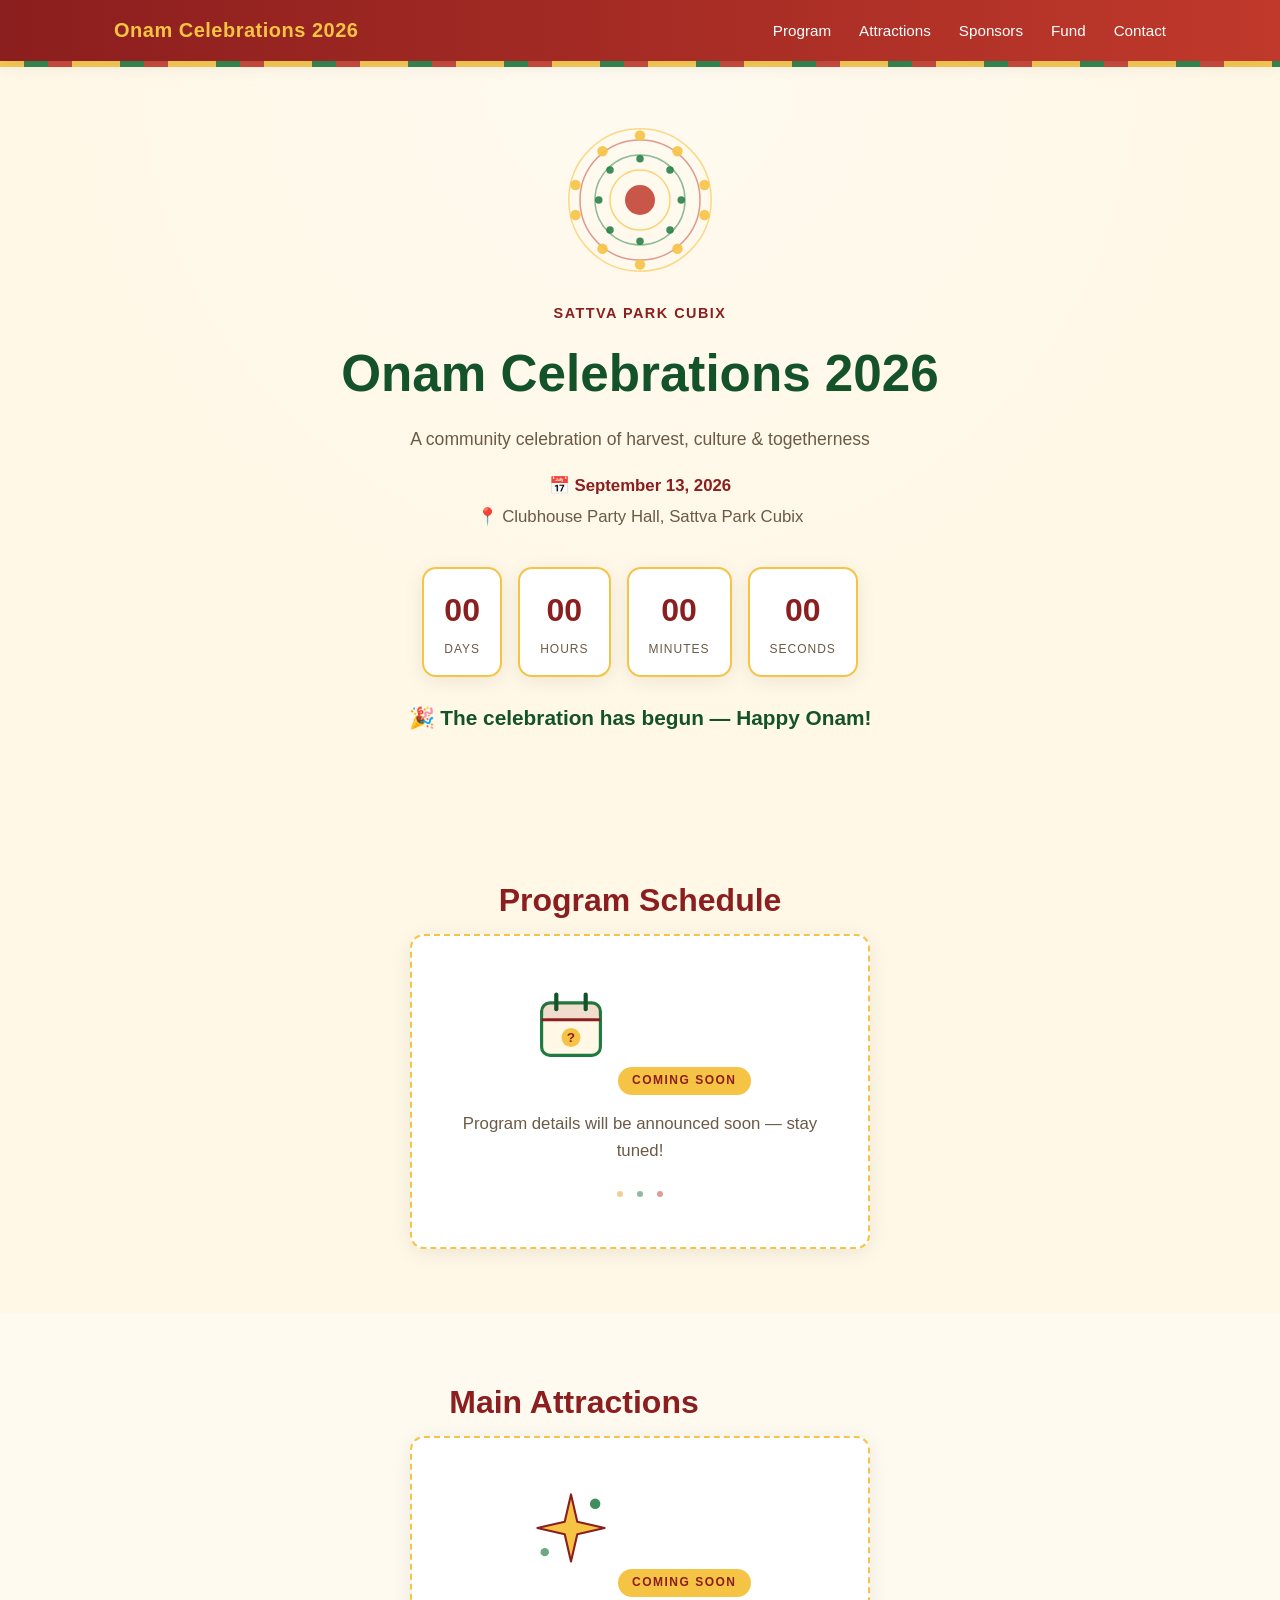
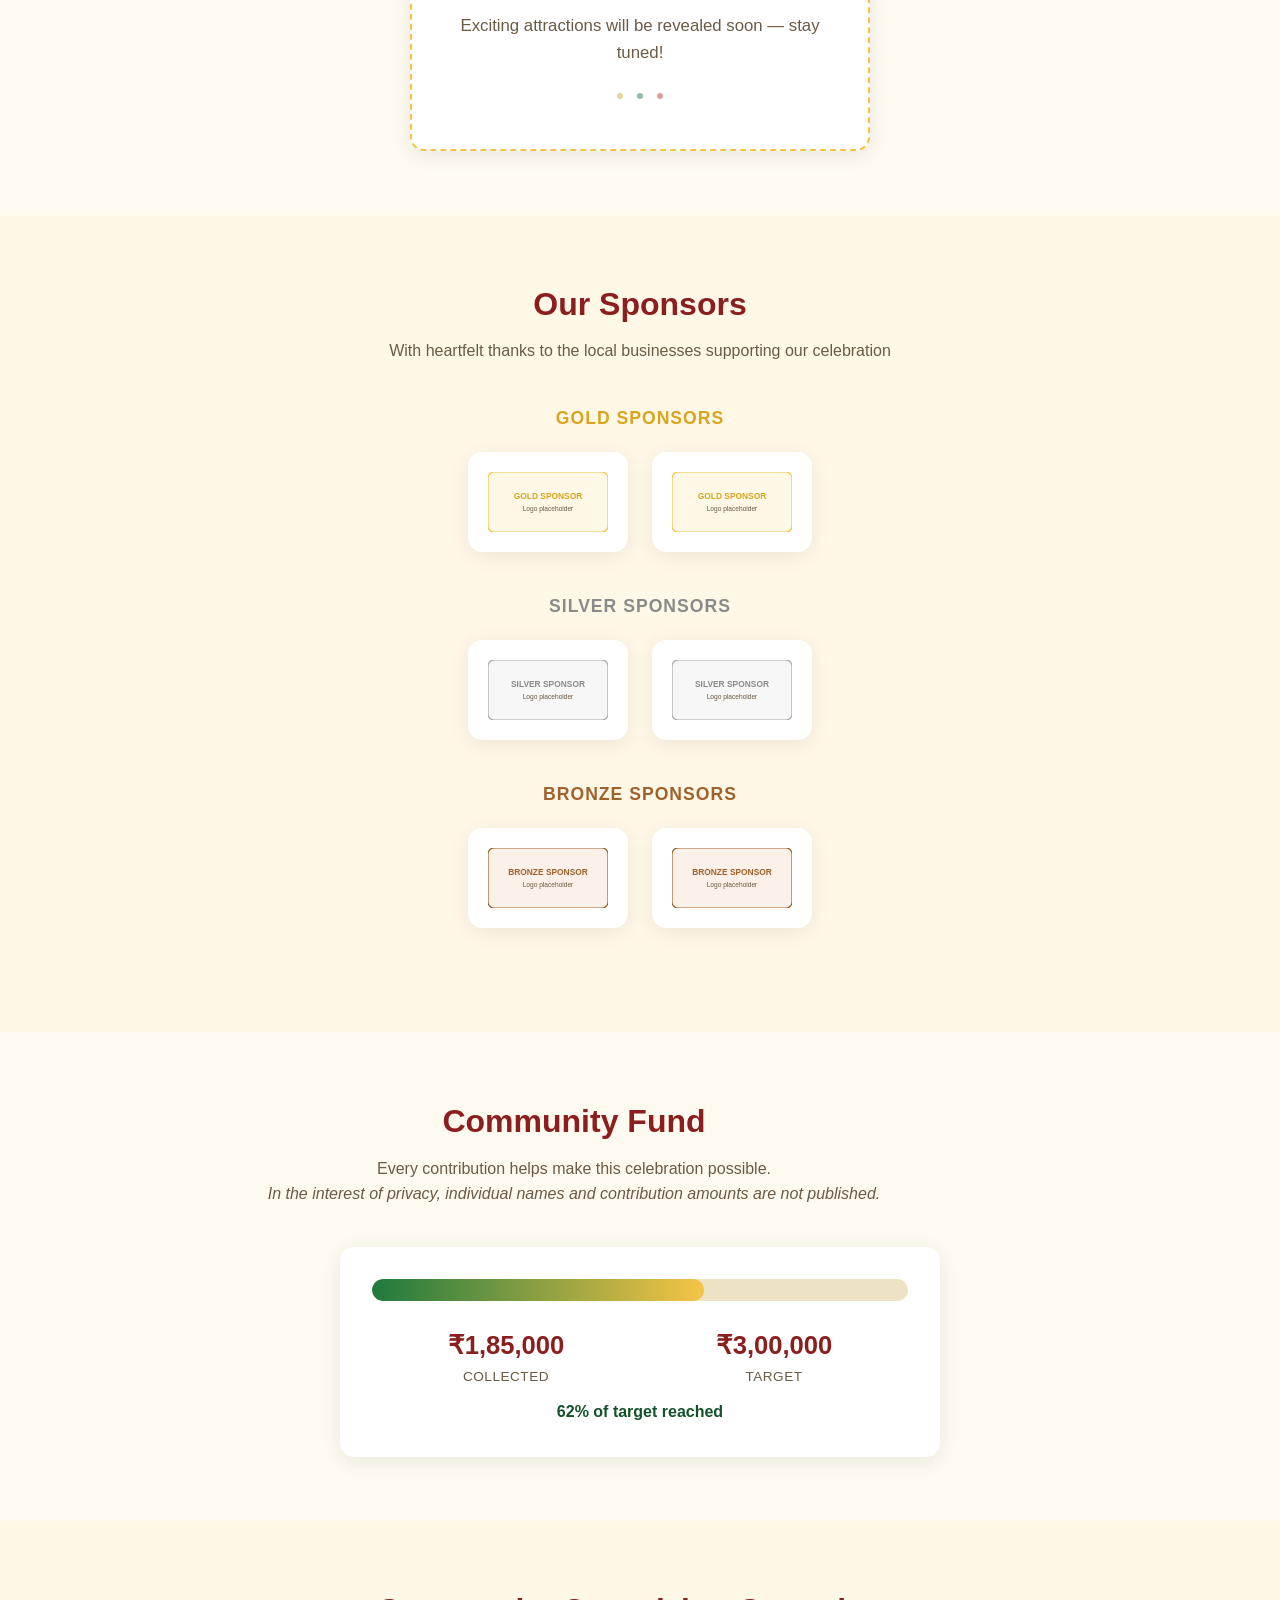
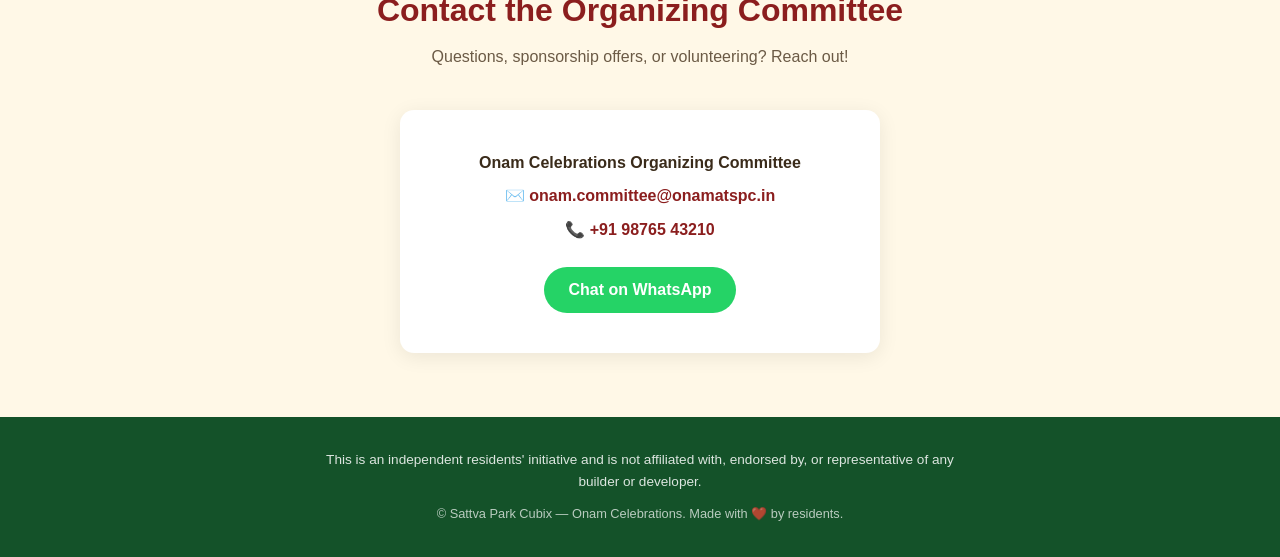
==== index.html @ e4b067ae "Add Coming Soon placeholder state for Program Schedule and Attractions" ====
<!DOCTYPE html>
<html lang="en">
<head>
  <meta charset="UTF-8" />
  <meta name="viewport" content="width=device-width, initial-scale=1.0" />

  <!-- ============================================================
       SEO / META — PLACEHOLDER values, edit to match your community
       ============================================================ -->
  <title>Onam Celebrations 2026 | Sunrise Palm County</title>
  <meta name="description" content="Join Sunrise Palm County's Onam Celebrations 2026 — Pookalam competition, Onasadya feast, cultural programs & games. An independent resident-run community event." />
  <link rel="canonical" href="https://onamatspc.in/" />

  <!-- Open Graph (WhatsApp / Facebook link previews) -->
  <meta property="og:type" content="website" />
  <meta property="og:title" content="Onam Celebrations 2026 | Sunrise Palm County" />
  <meta property="og:description" content="Pookalam competition, Onasadya feast, cultural programs & games — join our community's Onam celebration!" />
  <meta property="og:url" content="https://onamatspc.in/" />
  <meta property="og:image" content="https://onamatspc.in/assets/img/og-banner.png" />
  <meta property="og:site_name" content="Onam at SPC" />

  <!-- Twitter Card -->
  <meta name="twitter:card" content="summary_large_image" />
  <meta name="twitter:title" content="Onam Celebrations 2026 | Sunrise Palm County" />
  <meta name="twitter:description" content="Pookalam competition, Onasadya feast, cultural programs & games — join our community's Onam celebration!" />
  <meta name="twitter:image" content="https://onamatspc.in/assets/img/og-banner.png" />

  <link rel="icon" href="data:,">
  <link rel="stylesheet" href="css/style.css" />
</head>
<body>

  <!-- ============================================================
       NAVIGATION
       ============================================================ -->
  <header class="site-header">
    <nav class="navbar">
      <a href="#hero" class="nav-brand" id="navBrand">Onam 2026</a>
      <button class="nav-toggle" id="navToggle" aria-label="Toggle navigation" aria-expanded="false">
        <span></span><span></span><span></span>
      </button>
      <ul class="nav-links" id="navLinks">
        <li><a href="#schedule">Program</a></li>
        <li><a href="#attractions">Attractions</a></li>
        <li><a href="#sponsors">Sponsors</a></li>
        <li><a href="#fund">Fund</a></li>
        <li><a href="#contact">Contact</a></li>
      </ul>
    </nav>
  </header>

  <main>
    <!-- ============================================================
         1. HERO SECTION
         ============================================================ -->
    <section id="hero" class="hero">
      <div class="pookalam-border" aria-hidden="true"></div>

      <div class="hero-content">
        <!-- Simple SVG pookalam-inspired motif (not a copyrighted image) -->
        <svg class="pookalam-motif" viewBox="0 0 200 200" xmlns="http://www.w3.org/2000/svg" aria-hidden="true">
          <circle cx="100" cy="100" r="95" fill="none" stroke="#f6c445" stroke-width="2" opacity="0.6"/>
          <g id="petals-outer">
            <!-- 12 outer petals -->
          </g>
          <circle cx="100" cy="100" r="80" fill="none" stroke="#c0392b" stroke-width="2" opacity="0.5"/>
          <circle cx="100" cy="100" r="60" fill="none" stroke="#1f7a3f" stroke-width="2" opacity="0.5"/>
          <circle cx="100" cy="100" r="40" fill="none" stroke="#f6c445" stroke-width="2" opacity="0.7"/>
          <circle cx="100" cy="100" r="20" fill="#c0392b" opacity="0.85"/>
          <g fill="#f6c445" opacity="0.9">
            <circle cx="100" cy="14" r="7"/>
            <circle cx="150" cy="35" r="7"/>
            <circle cx="186" cy="80" r="7"/>
            <circle cx="186" cy="120" r="7"/>
            <circle cx="150" cy="165" r="7"/>
            <circle cx="100" cy="186" r="7"/>
            <circle cx="50" cy="165" r="7"/>
            <circle cx="14" cy="120" r="7"/>
            <circle cx="14" cy="80" r="7"/>
            <circle cx="50" cy="35" r="7"/>
          </g>
          <g fill="#1f7a3f" opacity="0.85">
            <circle cx="100" cy="45" r="5"/>
            <circle cx="140" cy="60" r="5"/>
            <circle cx="155" cy="100" r="5"/>
            <circle cx="140" cy="140" r="5"/>
            <circle cx="100" cy="155" r="5"/>
            <circle cx="60" cy="140" r="5"/>
            <circle cx="45" cy="100" r="5"/>
            <circle cx="60" cy="60" r="5"/>
          </g>
        </svg>

        <p class="hero-eyebrow" id="communityNameLabel">Community Name</p>
        <h1 id="eventNameLabel">Onam Celebrations 2026</h1>
        <p class="hero-tagline" id="eventTaglineLabel">A community celebration of harvest, culture &amp; togetherness</p>
        <p class="hero-date" id="eventDateLabel">📅 Date</p>
        <p class="hero-venue" id="eventVenueLabel">📍 Venue</p>

        <div class="countdown" id="countdown" aria-live="polite">
          <div class="countdown-unit">
            <span class="countdown-value" id="cdDays">00</span>
            <span class="countdown-label">Days</span>
          </div>
          <div class="countdown-unit">
            <span class="countdown-value" id="cdHours">00</span>
            <span class="countdown-label">Hours</span>
          </div>
          <div class="countdown-unit">
            <span class="countdown-value" id="cdMinutes">00</span>
            <span class="countdown-label">Minutes</span>
          </div>
          <div class="countdown-unit">
            <span class="countdown-value" id="cdSeconds">00</span>
            <span class="countdown-label">Seconds</span>
          </div>
        </div>
        <p class="countdown-message" id="countdownMessage" hidden></p>
      </div>
    </section>

    <!-- ============================================================
         2. PROGRAM SCHEDULE
         ============================================================ -->
    <section id="schedule" class="section">
      <h2 class="section-title">Program Schedule</h2>
      <p class="section-subtitle" id="scheduleSubtitle">All timings are indicative — PLACEHOLDER content, edit in <code>config.js</code></p>
      <div id="scheduleContainer" class="schedule-container">
        <!-- Populated by js/main.js -->
      </div>
    </section>

    <!-- ============================================================
         3. MAIN ATTRACTIONS
         ============================================================ -->
    <section id="attractions" class="section section-alt">
      <h2 class="section-title">Main Attractions</h2>
      <p class="section-subtitle" id="attractionsSubtitle">Highlights of this year's celebration</p>
      <div id="attractionsContainer" class="attractions-grid">
        <!-- Populated by js/main.js -->
      </div>
    </section>

    <!-- ============================================================
         4. SPONSORS
         ============================================================ -->
    <section id="sponsors" class="section">
      <h2 class="section-title">Our Sponsors</h2>
      <p class="section-subtitle">With heartfelt thanks to the local businesses supporting our celebration</p>
      <div id="sponsorsContainer" class="sponsors-container">
        <!-- Populated by js/main.js -->
      </div>
    </section>

    <!-- ============================================================
         5. FUND COLLECTED
         ============================================================ -->
    <section id="fund" class="section section-alt">
      <h2 class="section-title">Community Fund</h2>
      <p class="section-subtitle">
        Every contribution helps make this celebration possible.<br />
        <em>In the interest of privacy, individual names and contribution amounts are not published.</em>
      </p>
      <div class="fund-card">
        <div class="fund-progress-track">
          <div class="fund-progress-fill" id="fundProgressFill"></div>
        </div>
        <div class="fund-numbers">
          <div>
            <span class="fund-amount" id="fundCollected">₹0</span>
            <span class="fund-label">Collected</span>
          </div>
          <div>
            <span class="fund-amount" id="fundTarget">₹0</span>
            <span class="fund-label">Target</span>
          </div>
        </div>
        <p class="fund-percent" id="fundPercent"></p>
      </div>
    </section>

    <!-- ============================================================
         6. CONTACT
         ============================================================ -->
    <section id="contact" class="section">
      <h2 class="section-title">Contact the Organizing Committee</h2>
      <p class="section-subtitle">Questions, sponsorship offers, or volunteering? Reach out!</p>
      <div class="contact-card">
        <p><strong id="contactCommittee">Organizing Committee</strong></p>
        <p>✉️ <a id="contactEmail" href="#">email@example.com</a></p>
        <p>📞 <a id="contactPhone" href="#">+91 00000 00000</a></p>
        <p><a id="contactWhatsapp" class="whatsapp-btn" href="#" target="_blank" rel="noopener">Chat on WhatsApp</a></p>
      </div>
    </section>
  </main>

  <!-- ============================================================
       FOOTER / DISCLAIMER
       ============================================================ -->
  <footer class="site-footer">
    <p class="disclaimer">
      This is an independent residents' initiative and is not affiliated with,
      endorsed by, or representative of any builder or developer.
    </p>
    <p class="footer-copy">&copy; <span id="footerYear"></span> <span id="footerCommunityName">Community</span> — Onam Celebrations. Made with ❤️ by residents.</p>
  </footer>

  <script src="config.js"></script>
  <script src="js/main.js"></script>
</body>
</html>
---- css/style.css ----
/* ============================================================
   ONAM CELEBRATION SITE — STYLES
   Theme: traditional Kerala palette — gold, green, maroon
   ============================================================ */

:root {
  --color-gold: #f6c445;
  --color-gold-dark: #d9a520;
  --color-green: #1f7a3f;
  --color-green-dark: #145229;
  --color-maroon: #8b1e1e;
  --color-maroon-light: #c0392b;
  --color-cream: #fff8e7;
  --color-text: #3a2b1a;
  --color-text-light: #6b5a45;
  --shadow-soft: 0 4px 20px rgba(0, 0, 0, 0.08);
  --radius: 14px;
  --max-width: 1100px;
}

* { box-sizing: border-box; }

html { scroll-behavior: smooth; }

body {
  margin: 0;
  font-family: 'Segoe UI', 'Trebuchet MS', -apple-system, sans-serif;
  color: var(--color-text);
  background: var(--color-cream);
  line-height: 1.6;
}

a { color: inherit; }

img { max-width: 100%; display: block; }

/* ---------------- NAVIGATION ---------------- */
.site-header {
  position: sticky;
  top: 0;
  z-index: 100;
  background: linear-gradient(90deg, var(--color-maroon), var(--color-maroon-light));
  box-shadow: var(--shadow-soft);
}

.navbar {
  max-width: var(--max-width);
  margin: 0 auto;
  display: flex;
  align-items: center;
  justify-content: space-between;
  padding: 0.9rem 1.5rem;
}

.nav-brand {
  color: var(--color-gold);
  font-weight: 700;
  font-size: 1.25rem;
  text-decoration: none;
  letter-spacing: 0.5px;
}

.nav-links {
  list-style: none;
  display: flex;
  gap: 1.75rem;
  margin: 0;
  padding: 0;
}

.nav-links a {
  color: #fff;
  text-decoration: none;
  font-weight: 500;
  font-size: 0.95rem;
  transition: color 0.2s;
}

.nav-links a:hover { color: var(--color-gold); }

.nav-toggle {
  display: none;
  flex-direction: column;
  gap: 5px;
  background: none;
  border: none;
  cursor: pointer;
  padding: 6px;
}

.nav-toggle span {
  width: 24px;
  height: 2px;
  background: #fff;
  display: block;
}

@media (max-width: 720px) {
  .nav-toggle { display: flex; }
  .nav-links {
    position: absolute;
    top: 100%;
    left: 0;
    right: 0;
    background: var(--color-maroon);
    flex-direction: column;
    gap: 0;
    max-height: 0;
    overflow: hidden;
    transition: max-height 0.3s ease;
  }
  .nav-links.open { max-height: 300px; }
  .nav-links li { border-top: 1px solid rgba(255,255,255,0.15); }
  .nav-links a { display: block; padding: 0.9rem 1.5rem; }
}

/* ---------------- HERO ---------------- */
.hero {
  position: relative;
  background: radial-gradient(circle at top, #fffaf0 0%, var(--color-cream) 60%);
  padding: 4rem 1.5rem 3.5rem;
  text-align: center;
  overflow: hidden;
}

.pookalam-border {
  position: absolute;
  inset: 0;
  pointer-events: none;
  background:
    repeating-linear-gradient(90deg,
      var(--color-gold) 0 24px,
      var(--color-green) 24px 48px,
      var(--color-maroon-light) 48px 72px,
      var(--color-gold) 72px 96px);
  height: 6px;
  top: 0;
  opacity: 0.9;
}

.hero-content {
  max-width: var(--max-width);
  margin: 0 auto;
  position: relative;
  z-index: 1;
}

.pookalam-motif {
  width: 150px;
  height: 150px;
  margin: 0 auto 1.25rem;
  animation: spin-slow 60s linear infinite;
}

@keyframes spin-slow {
  from { transform: rotate(0deg); }
  to { transform: rotate(360deg); }
}

.hero-eyebrow {
  color: var(--color-maroon);
  font-weight: 600;
  text-transform: uppercase;
  letter-spacing: 1.5px;
  font-size: 0.9rem;
  margin: 0 0 0.5rem;
}

.hero h1 {
  font-size: clamp(2rem, 5vw, 3.2rem);
  margin: 0 0 0.6rem;
  color: var(--color-green-dark);
  font-weight: 800;
}

.hero-tagline {
  font-size: 1.1rem;
  color: var(--color-text-light);
  max-width: 560px;
  margin: 0 auto 1.25rem;
}

.hero-date, .hero-venue {
  font-size: 1.05rem;
  font-weight: 600;
  margin: 0.25rem 0;
  color: var(--color-maroon);
}

.hero-venue { color: var(--color-text-light); font-weight: 500; }

/* Countdown */
.countdown {
  display: flex;
  justify-content: center;
  gap: 1rem;
  margin: 2.25rem auto 0;
  flex-wrap: wrap;
}

.countdown-unit {
  background: #fff;
  border: 2px solid var(--color-gold);
  border-radius: var(--radius);
  padding: 1rem 1.25rem;
  min-width: 80px;
  box-shadow: var(--shadow-soft);
}

.countdown-value {
  display: block;
  font-size: 2rem;
  font-weight: 800;
  color: var(--color-maroon);
  font-variant-numeric: tabular-nums;
}

.countdown-label {
  display: block;
  font-size: 0.75rem;
  text-transform: uppercase;
  letter-spacing: 1px;
  color: var(--color-text-light);
  margin-top: 0.25rem;
}

.countdown-message {
  margin-top: 1.5rem;
  font-size: 1.3rem;
  font-weight: 700;
  color: var(--color-green-dark);
}

/* ---------------- GENERIC SECTIONS ---------------- */
.section {
  max-width: var(--max-width);
  margin: 0 auto;
  padding: 4rem 1.5rem;
}

.section-alt {
  max-width: 100%;
  background: #fffaf0;
}

.section-alt > * {
  max-width: var(--max-width);
  margin-left: auto;
  margin-right: auto;
}

.section-title {
  text-align: center;
  font-size: 2rem;
  color: var(--color-maroon);
  margin: 0 0 0.5rem;
  font-weight: 800;
}

.section-subtitle {
  text-align: center;
  color: var(--color-text-light);
  margin: 0 0 2.5rem;
}

.section-subtitle code {
  background: #eee2c4;
  padding: 0.1rem 0.4rem;
  border-radius: 4px;
}

/* ---------------- COMING SOON ---------------- */
.coming-soon {
  max-width: 460px;
  margin: 0 auto;
  text-align: center;
  background: #fff;
  border: 2px dashed var(--color-gold);
  border-radius: var(--radius);
  padding: 3rem 2rem;
  box-shadow: var(--shadow-soft);
}

.coming-soon-icon-svg {
  width: 84px;
  height: 84px;
  margin-bottom: 1rem;
}

.coming-soon-badge {
  display: inline-block;
  background: var(--color-gold);
  color: var(--color-maroon);
  font-weight: 700;
  font-size: 0.75rem;
  text-transform: uppercase;
  letter-spacing: 1.5px;
  padding: 0.3rem 0.9rem;
  border-radius: 999px;
  margin-bottom: 1rem;
}

.coming-soon-message {
  color: var(--color-text-light);
  font-size: 1.05rem;
  margin: 0 0 1.5rem;
}

.coming-soon-dots {
  display: flex;
  justify-content: center;
  gap: 10px;
}

.coming-soon-dots span {
  width: 10px;
  height: 10px;
  border-radius: 50%;
  background: var(--color-maroon-light);
  animation: coming-soon-pulse 1.4s infinite ease-in-out both;
}

.coming-soon-dots span:nth-child(1) {
  animation-delay: -0.32s;
  background: var(--color-gold-dark);
}

.coming-soon-dots span:nth-child(2) {
  animation-delay: -0.16s;
  background: var(--color-green);
}

@keyframes coming-soon-pulse {
  0%, 80%, 100% { transform: scale(0.6); opacity: 0.5; }
  40% { transform: scale(1); opacity: 1; }
}

/* ---------------- SCHEDULE ---------------- */
.schedule-day {
  margin-bottom: 2.5rem;
}

.schedule-day h3 {
  color: var(--color-green-dark);
  border-bottom: 3px solid var(--color-gold);
  display: inline-block;
  padding-bottom: 0.3rem;
  margin-bottom: 1.25rem;
}

.schedule-item {
  display: flex;
  gap: 1.25rem;
  background: #fff;
  border-radius: var(--radius);
  padding: 1rem 1.25rem;
  margin-bottom: 0.85rem;
  box-shadow: var(--shadow-soft);
  border-left: 5px solid var(--color-maroon-light);
}

.schedule-time {
  flex: 0 0 150px;
  font-weight: 700;
  color: var(--color-maroon);
  font-size: 0.9rem;
}

.schedule-details h4 {
  margin: 0 0 0.3rem;
  color: var(--color-text);
}

.schedule-details p {
  margin: 0;
  color: var(--color-text-light);
  font-size: 0.92rem;
}

@media (max-width: 560px) {
  .schedule-item { flex-direction: column; gap: 0.4rem; }
  .schedule-time { flex-basis: auto; }
}

/* ---------------- ATTRACTIONS ---------------- */
.attractions-grid {
  display: grid;
  grid-template-columns: repeat(auto-fit, minmax(240px, 1fr));
  gap: 1.5rem;
}

.attraction-card {
  background: #fff;
  border-radius: var(--radius);
  padding: 1.75rem 1.5rem;
  text-align: center;
  box-shadow: var(--shadow-soft);
  border-top: 4px solid var(--color-gold);
  transition: transform 0.2s;
}

.attraction-card:hover { transform: translateY(-4px); }

.attraction-icon {
  font-size: 2.5rem;
  margin-bottom: 0.75rem;
}

.attraction-card h3 {
  color: var(--color-green-dark);
  margin: 0 0 0.5rem;
  font-size: 1.15rem;
}

.attraction-card p {
  color: var(--color-text-light);
  font-size: 0.92rem;
  margin: 0;
}

/* ---------------- SPONSORS ---------------- */
.sponsor-tier {
  margin-bottom: 2.5rem;
}

.sponsor-tier h3 {
  text-align: center;
  color: var(--color-maroon);
  text-transform: uppercase;
  letter-spacing: 1px;
  font-size: 1.1rem;
  margin-bottom: 1.25rem;
}

.sponsor-tier.gold h3 { color: var(--color-gold-dark); }
.sponsor-tier.silver h3 { color: #8a8a8a; }
.sponsor-tier.bronze h3 { color: #a0622d; }

.sponsor-logos {
  display: flex;
  flex-wrap: wrap;
  justify-content: center;
  gap: 1.5rem;
}

.sponsor-logo-card {
  background: #fff;
  border-radius: var(--radius);
  padding: 1.25rem;
  box-shadow: var(--shadow-soft);
  display: flex;
  align-items: center;
  justify-content: center;
  width: 160px;
  height: 100px;
  text-decoration: none;
}

.sponsor-logo-card img {
  max-width: 100%;
  max-height: 60px;
  object-fit: contain;
}

.sponsors-empty {
  text-align: center;
  color: var(--color-text-light);
}

/* ---------------- FUND ---------------- */
.fund-card {
  max-width: 600px;
  margin: 0 auto;
  background: #fff;
  border-radius: var(--radius);
  padding: 2rem;
  box-shadow: var(--shadow-soft);
  text-align: center;
}

.fund-progress-track {
  background: #eee2c4;
  border-radius: 999px;
  height: 22px;
  overflow: hidden;
  margin-bottom: 1.5rem;
}

.fund-progress-fill {
  height: 100%;
  width: 0%;
  background: linear-gradient(90deg, var(--color-green), var(--color-gold));
  border-radius: 999px;
  transition: width 1s ease-out;
}

.fund-numbers {
  display: flex;
  justify-content: space-around;
  margin-bottom: 0.75rem;
}

.fund-amount {
  display: block;
  font-size: 1.6rem;
  font-weight: 800;
  color: var(--color-maroon);
}

.fund-label {
  display: block;
  font-size: 0.85rem;
  color: var(--color-text-light);
  text-transform: uppercase;
  letter-spacing: 0.5px;
}

.fund-percent {
  color: var(--color-green-dark);
  font-weight: 600;
  margin: 0;
}

/* ---------------- CONTACT ---------------- */
.contact-card {
  max-width: 480px;
  margin: 0 auto;
  background: #fff;
  border-radius: var(--radius);
  padding: 2rem;
  box-shadow: var(--shadow-soft);
  text-align: center;
}

.contact-card p { margin: 0.5rem 0; }

.contact-card a { text-decoration: none; color: var(--color-maroon); font-weight: 600; }

.whatsapp-btn {
  display: inline-block;
  margin-top: 1rem;
  background: #25d366;
  color: #fff !important;
  padding: 0.65rem 1.5rem;
  border-radius: 999px;
  font-weight: 700;
}

/* ---------------- FOOTER ---------------- */
.site-footer {
  background: var(--color-green-dark);
  color: #fff;
  text-align: center;
  padding: 2rem 1.5rem;
}

.disclaimer {
  max-width: 640px;
  margin: 0 auto 0.75rem;
  font-size: 0.85rem;
  opacity: 0.85;
}

.footer-copy {
  font-size: 0.8rem;
  opacity: 0.7;
  margin: 0;
}
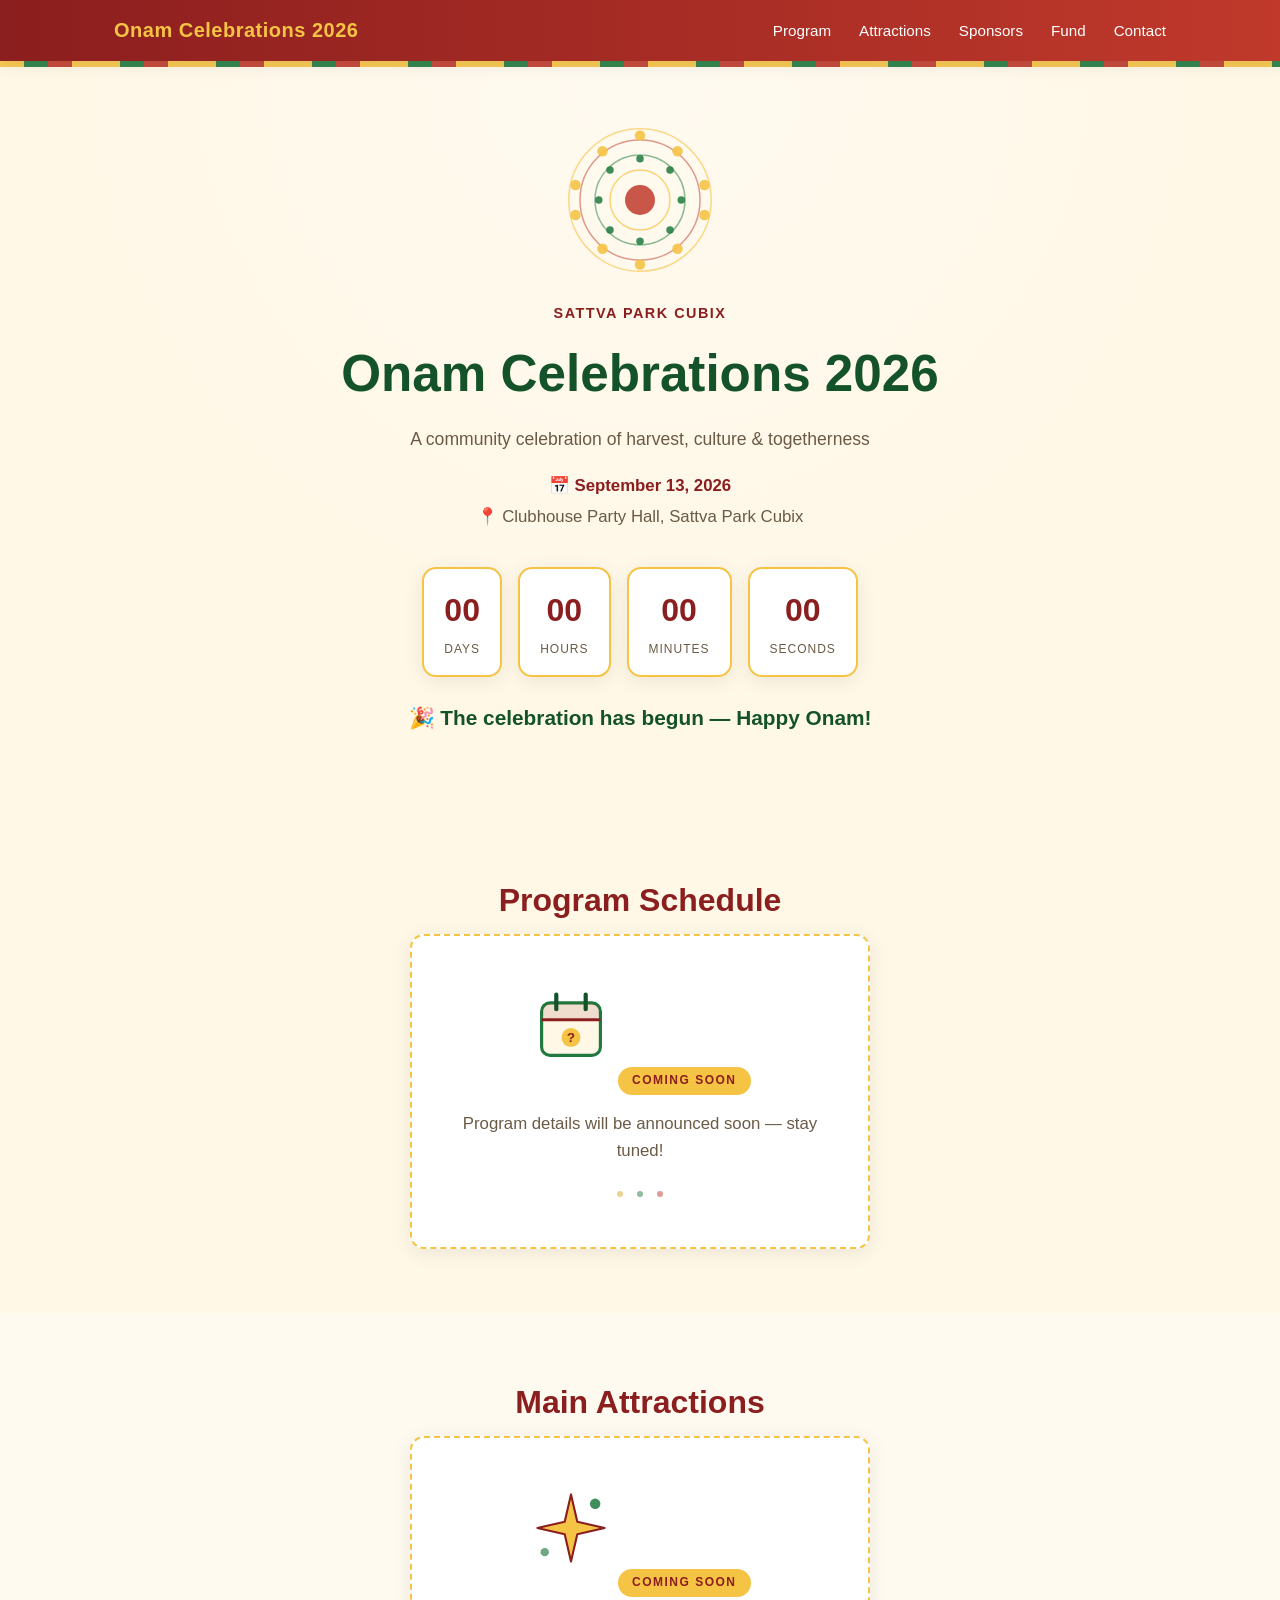
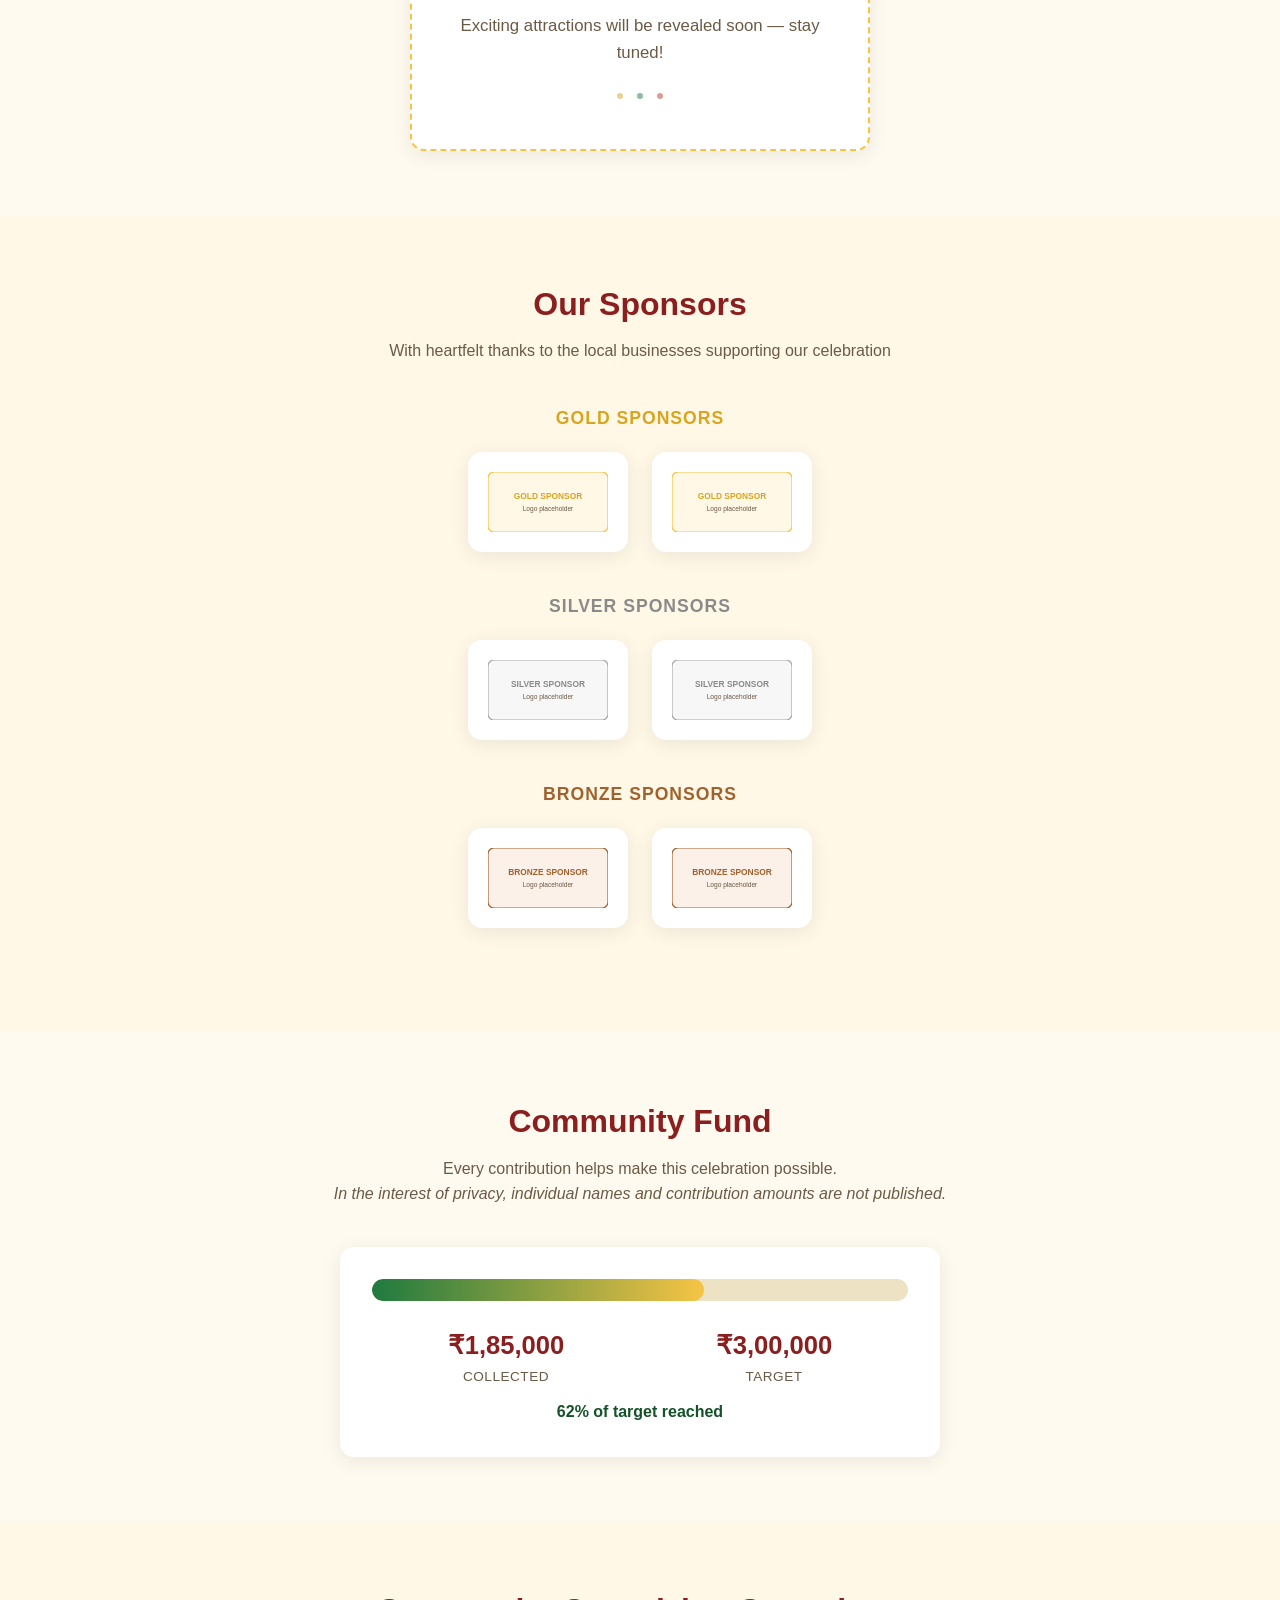
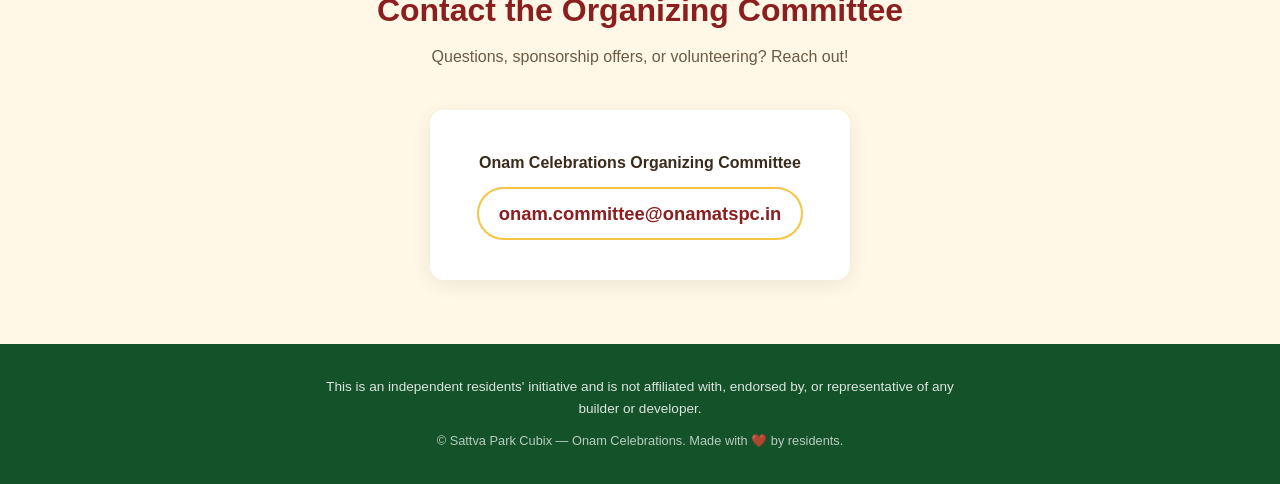
==== commit 75db3657: "Remove phone/WhatsApp from contact, fix section heading alignment" ====
--- a/index.html
+++ b/index.html
@@ -186,10 +186,8 @@
       <h2 class="section-title">Contact the Organizing Committee</h2>
       <p class="section-subtitle">Questions, sponsorship offers, or volunteering? Reach out!</p>
       <div class="contact-card">
-        <p><strong id="contactCommittee">Organizing Committee</strong></p>
-        <p>✉️ <a id="contactEmail" href="#">email@example.com</a></p>
-        <p>📞 <a id="contactPhone" href="#">+91 00000 00000</a></p>
-        <p><a id="contactWhatsapp" class="whatsapp-btn" href="#" target="_blank" rel="noopener">Chat on WhatsApp</a></p>
+        <p class="contact-committee" id="contactCommittee">Organizing Committee</p>
+        <a class="contact-email" id="contactEmail" href="#">email@example.com</a>
       </div>
     </section>
   </main>
--- a/css/style.css
+++ b/css/style.css
@@ -253,14 +253,16 @@
   text-align: center;
   font-size: 2rem;
   color: var(--color-maroon);
-  margin: 0 0 0.5rem;
+  margin: 0 auto 0.5rem;
+  max-width: var(--max-width);
   font-weight: 800;
 }
 
 .section-subtitle {
   text-align: center;
   color: var(--color-text-light);
-  margin: 0 0 2.5rem;
+  margin: 0 auto 2.5rem;
+  max-width: var(--max-width);
 }
 
 .section-subtitle code {
@@ -523,28 +525,36 @@
 
 /* ---------------- CONTACT ---------------- */
 .contact-card {
-  max-width: 480px;
+  max-width: 420px;
   margin: 0 auto;
   background: #fff;
   border-radius: var(--radius);
-  padding: 2rem;
-  box-shadow: var(--shadow-soft);
-  text-align: center;
-}
-
-.contact-card p { margin: 0.5rem 0; }
-
-.contact-card a { text-decoration: none; color: var(--color-maroon); font-weight: 600; }
-
-.whatsapp-btn {
+  padding: 2.5rem 2rem;
+  box-shadow: var(--shadow-soft);
+  text-align: center;
+}
+
+.contact-committee {
+  margin: 0 0 0.75rem;
+  font-weight: 700;
+  color: var(--color-text);
+}
+
+.contact-email {
   display: inline-block;
-  margin-top: 1rem;
-  background: #25d366;
-  color: #fff !important;
-  padding: 0.65rem 1.5rem;
+  max-width: 100%;
+  text-decoration: none;
+  color: var(--color-maroon);
+  font-weight: 700;
+  font-size: 1.15rem;
+  padding: 0.6rem 1.25rem;
+  border: 2px solid var(--color-gold);
   border-radius: 999px;
-  font-weight: 700;
-}
+  overflow-wrap: break-word;
+  transition: background 0.2s;
+}
+
+.contact-email:hover { background: var(--color-cream); }
 
 /* ---------------- FOOTER ---------------- */
 .site-footer {
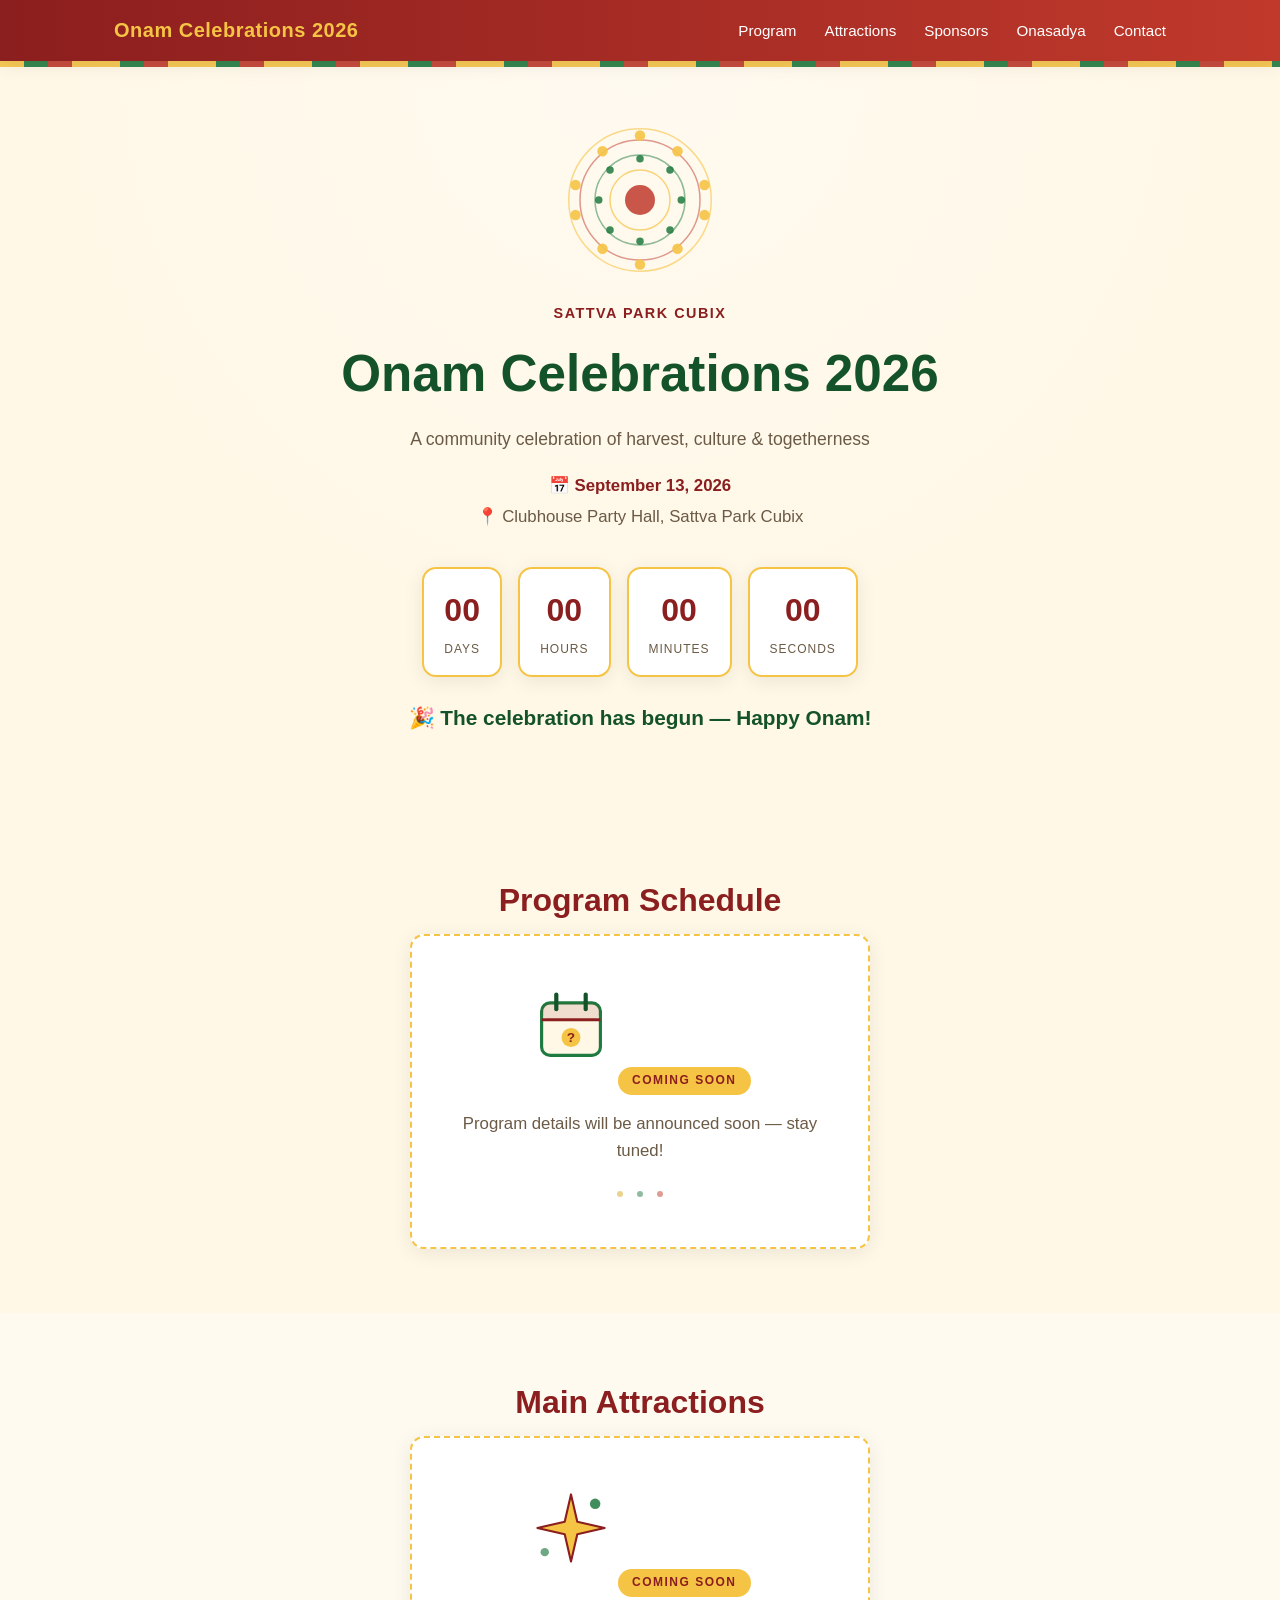
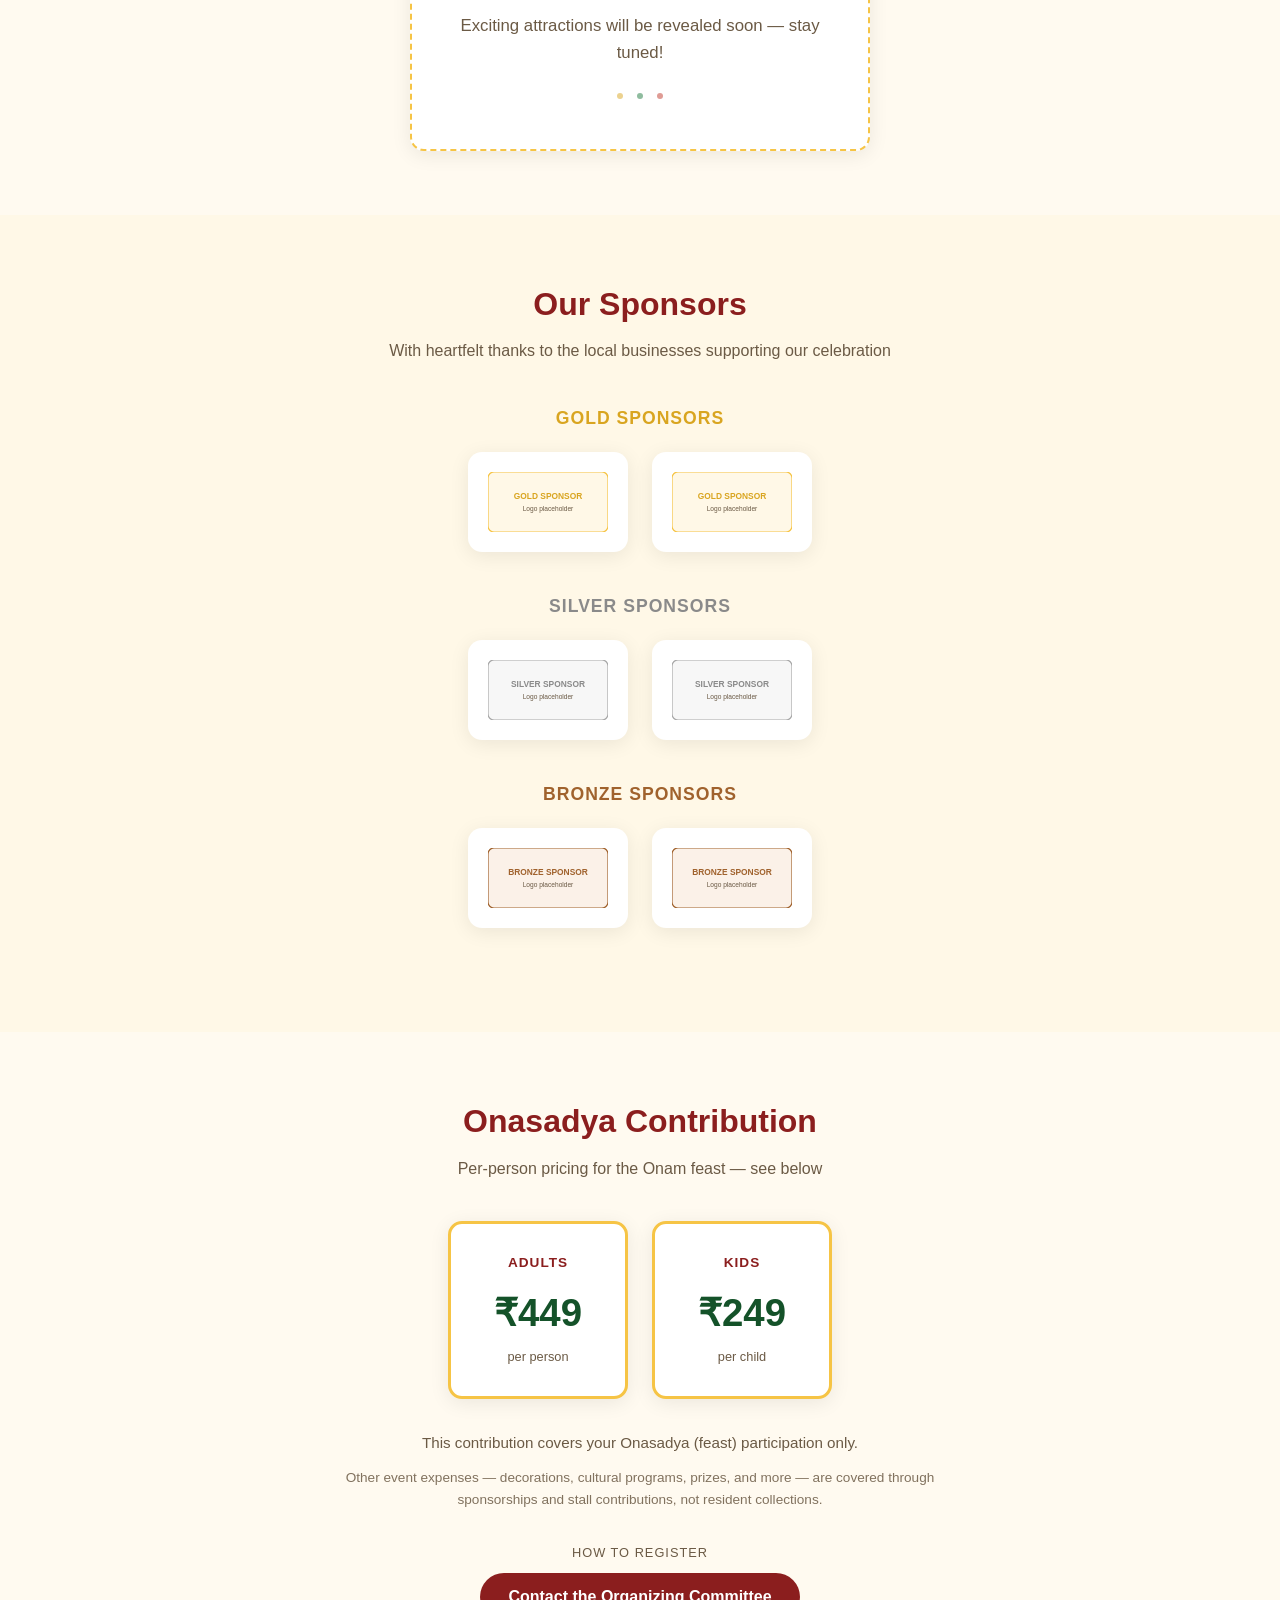
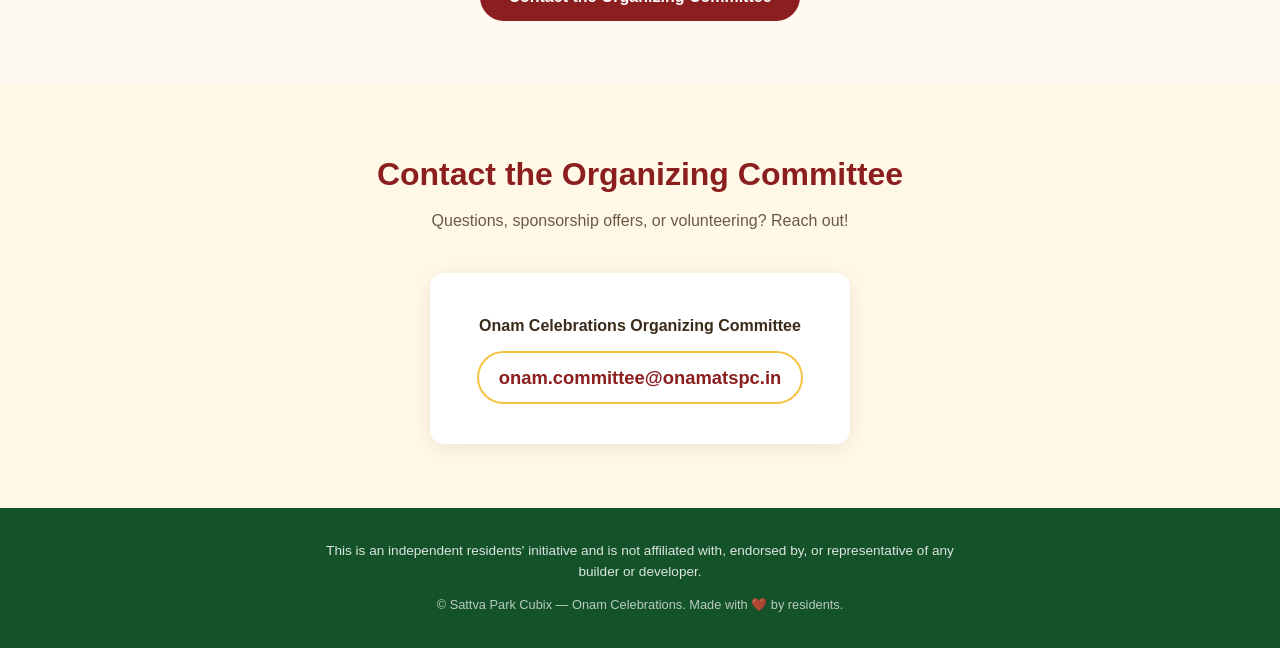
==== commit 0657a431: "Replace fund-tracking section with Onasadya per-person pricing" ====
--- a/index.html
+++ b/index.html
@@ -43,7 +43,7 @@
         <li><a href="#schedule">Program</a></li>
         <li><a href="#attractions">Attractions</a></li>
         <li><a href="#sponsors">Sponsors</a></li>
-        <li><a href="#fund">Fund</a></li>
+        <li><a href="#onasadya">Onasadya</a></li>
         <li><a href="#contact">Contact</a></li>
       </ul>
     </nav>
@@ -153,29 +153,31 @@
     </section>
 
     <!-- ============================================================
-         5. FUND COLLECTED
-         ============================================================ -->
-    <section id="fund" class="section section-alt">
-      <h2 class="section-title">Community Fund</h2>
-      <p class="section-subtitle">
-        Every contribution helps make this celebration possible.<br />
-        <em>In the interest of privacy, individual names and contribution amounts are not published.</em>
-      </p>
-      <div class="fund-card">
-        <div class="fund-progress-track">
-          <div class="fund-progress-fill" id="fundProgressFill"></div>
+         5. ONASADYA CONTRIBUTION
+         ============================================================ -->
+    <section id="onasadya" class="section section-alt">
+      <h2 class="section-title">Onasadya Contribution</h2>
+      <p class="section-subtitle">Per-person pricing for the Onam feast — see below</p>
+
+      <div class="pricing-grid">
+        <div class="pricing-card">
+          <span class="pricing-label">Adults</span>
+          <span class="pricing-amount" id="priceAdult">₹0</span>
+          <span class="pricing-sub">per person</span>
         </div>
-        <div class="fund-numbers">
-          <div>
-            <span class="fund-amount" id="fundCollected">₹0</span>
-            <span class="fund-label">Collected</span>
-          </div>
-          <div>
-            <span class="fund-amount" id="fundTarget">₹0</span>
-            <span class="fund-label">Target</span>
-          </div>
+        <div class="pricing-card">
+          <span class="pricing-label">Kids</span>
+          <span class="pricing-amount" id="priceKid">₹0</span>
+          <span class="pricing-sub">per child</span>
         </div>
-        <p class="fund-percent" id="fundPercent"></p>
+      </div>
+
+      <p class="onasadya-note" id="onasadyaNote"></p>
+      <p class="onasadya-transparency" id="onasadyaTransparency"></p>
+
+      <div class="onasadya-register">
+        <p class="onasadya-register-label" id="onasadyaRegisterLabel"><!-- PLACEHOLDER: finalize once registration process is decided --></p>
+        <a href="#" class="register-btn" id="onasadyaRegisterBtn">Register</a>
       </div>
     </section>
 
--- a/css/style.css
+++ b/css/style.css
@@ -469,59 +469,89 @@
   color: var(--color-text-light);
 }
 
-/* ---------------- FUND ---------------- */
-.fund-card {
+/* ---------------- ONASADYA CONTRIBUTION ---------------- */
+.pricing-grid {
+  display: flex;
+  flex-wrap: wrap;
+  justify-content: center;
+  gap: 1.5rem;
+  margin-bottom: 2rem;
+}
+
+.pricing-card {
+  background: #fff;
+  border: 3px solid var(--color-gold);
+  border-radius: var(--radius);
+  padding: 1.75rem 2.5rem;
+  min-width: 180px;
+  text-align: center;
+  box-shadow: var(--shadow-soft);
+}
+
+.pricing-label {
+  display: block;
+  font-weight: 700;
+  text-transform: uppercase;
+  letter-spacing: 1px;
+  font-size: 0.85rem;
+  color: var(--color-maroon);
+  margin-bottom: 0.5rem;
+}
+
+.pricing-amount {
+  display: block;
+  font-size: 2.4rem;
+  font-weight: 800;
+  color: var(--color-green-dark);
+  font-variant-numeric: tabular-nums;
+}
+
+.pricing-sub {
+  display: block;
+  font-size: 0.8rem;
+  color: var(--color-text-light);
+  margin-top: 0.25rem;
+}
+
+.onasadya-note,
+.onasadya-transparency {
   max-width: 600px;
-  margin: 0 auto;
-  background: #fff;
-  border-radius: var(--radius);
-  padding: 2rem;
-  box-shadow: var(--shadow-soft);
-  text-align: center;
-}
-
-.fund-progress-track {
-  background: #eee2c4;
+  margin: 0 auto 0.75rem;
+  text-align: center;
+  color: var(--color-text-light);
+  font-size: 0.95rem;
+}
+
+.onasadya-transparency {
+  font-size: 0.85rem;
+  opacity: 0.85;
+}
+
+.onasadya-register {
+  text-align: center;
+  margin-top: 2rem;
+}
+
+.onasadya-register-label {
+  font-size: 0.8rem;
+  text-transform: uppercase;
+  letter-spacing: 1px;
+  color: var(--color-text-light);
+  margin: 0 0 0.6rem;
+}
+
+.register-btn {
+  display: inline-block;
+  background: var(--color-maroon);
+  color: #fff;
+  text-decoration: none;
+  font-weight: 700;
+  padding: 0.7rem 1.75rem;
   border-radius: 999px;
-  height: 22px;
-  overflow: hidden;
-  margin-bottom: 1.5rem;
-}
-
-.fund-progress-fill {
-  height: 100%;
-  width: 0%;
-  background: linear-gradient(90deg, var(--color-green), var(--color-gold));
-  border-radius: 999px;
-  transition: width 1s ease-out;
-}
-
-.fund-numbers {
-  display: flex;
-  justify-content: space-around;
-  margin-bottom: 0.75rem;
-}
-
-.fund-amount {
-  display: block;
-  font-size: 1.6rem;
-  font-weight: 800;
-  color: var(--color-maroon);
-}
-
-.fund-label {
-  display: block;
-  font-size: 0.85rem;
-  color: var(--color-text-light);
-  text-transform: uppercase;
-  letter-spacing: 0.5px;
-}
-
-.fund-percent {
-  color: var(--color-green-dark);
-  font-weight: 600;
-  margin: 0;
-}
+  transition: background 0.2s;
+}
+
+.register-btn:hover { background: var(--color-maroon-light); }
 
 /* ---------------- CONTACT ---------------- */
 .contact-card {
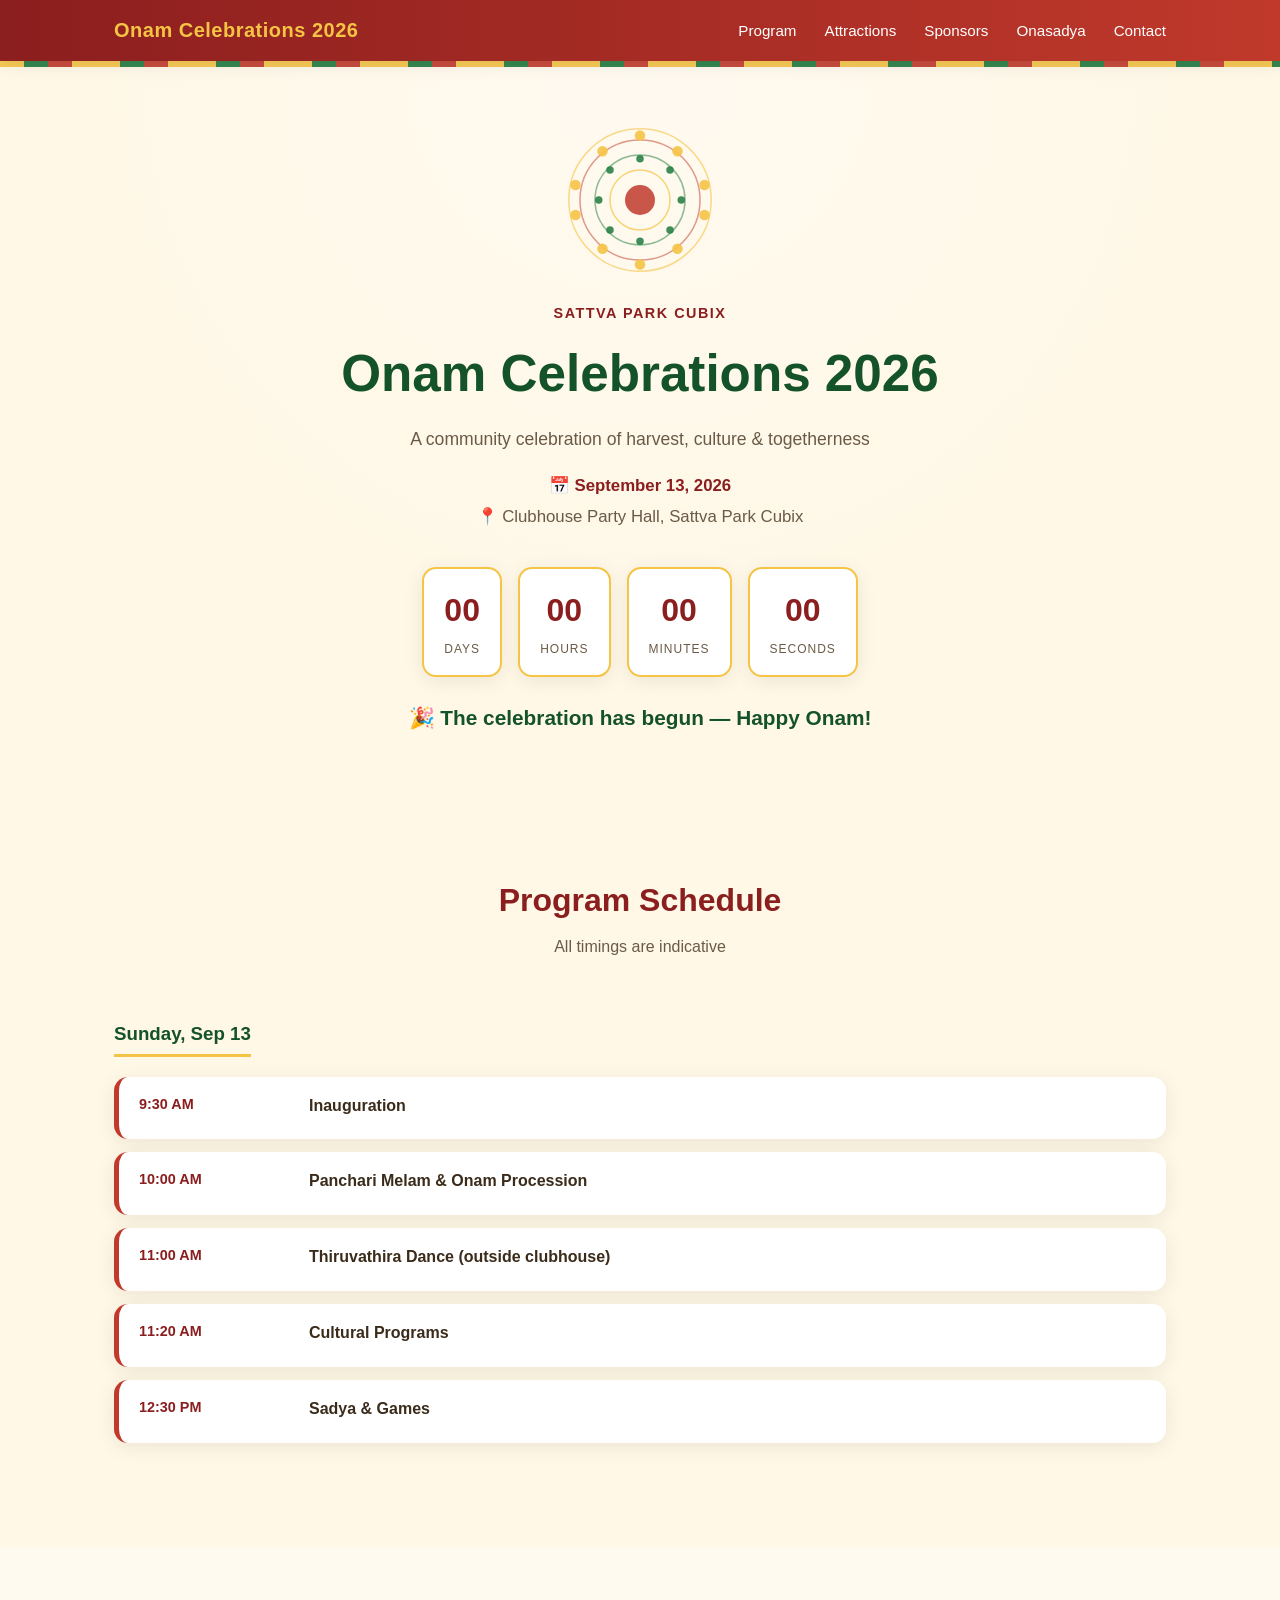
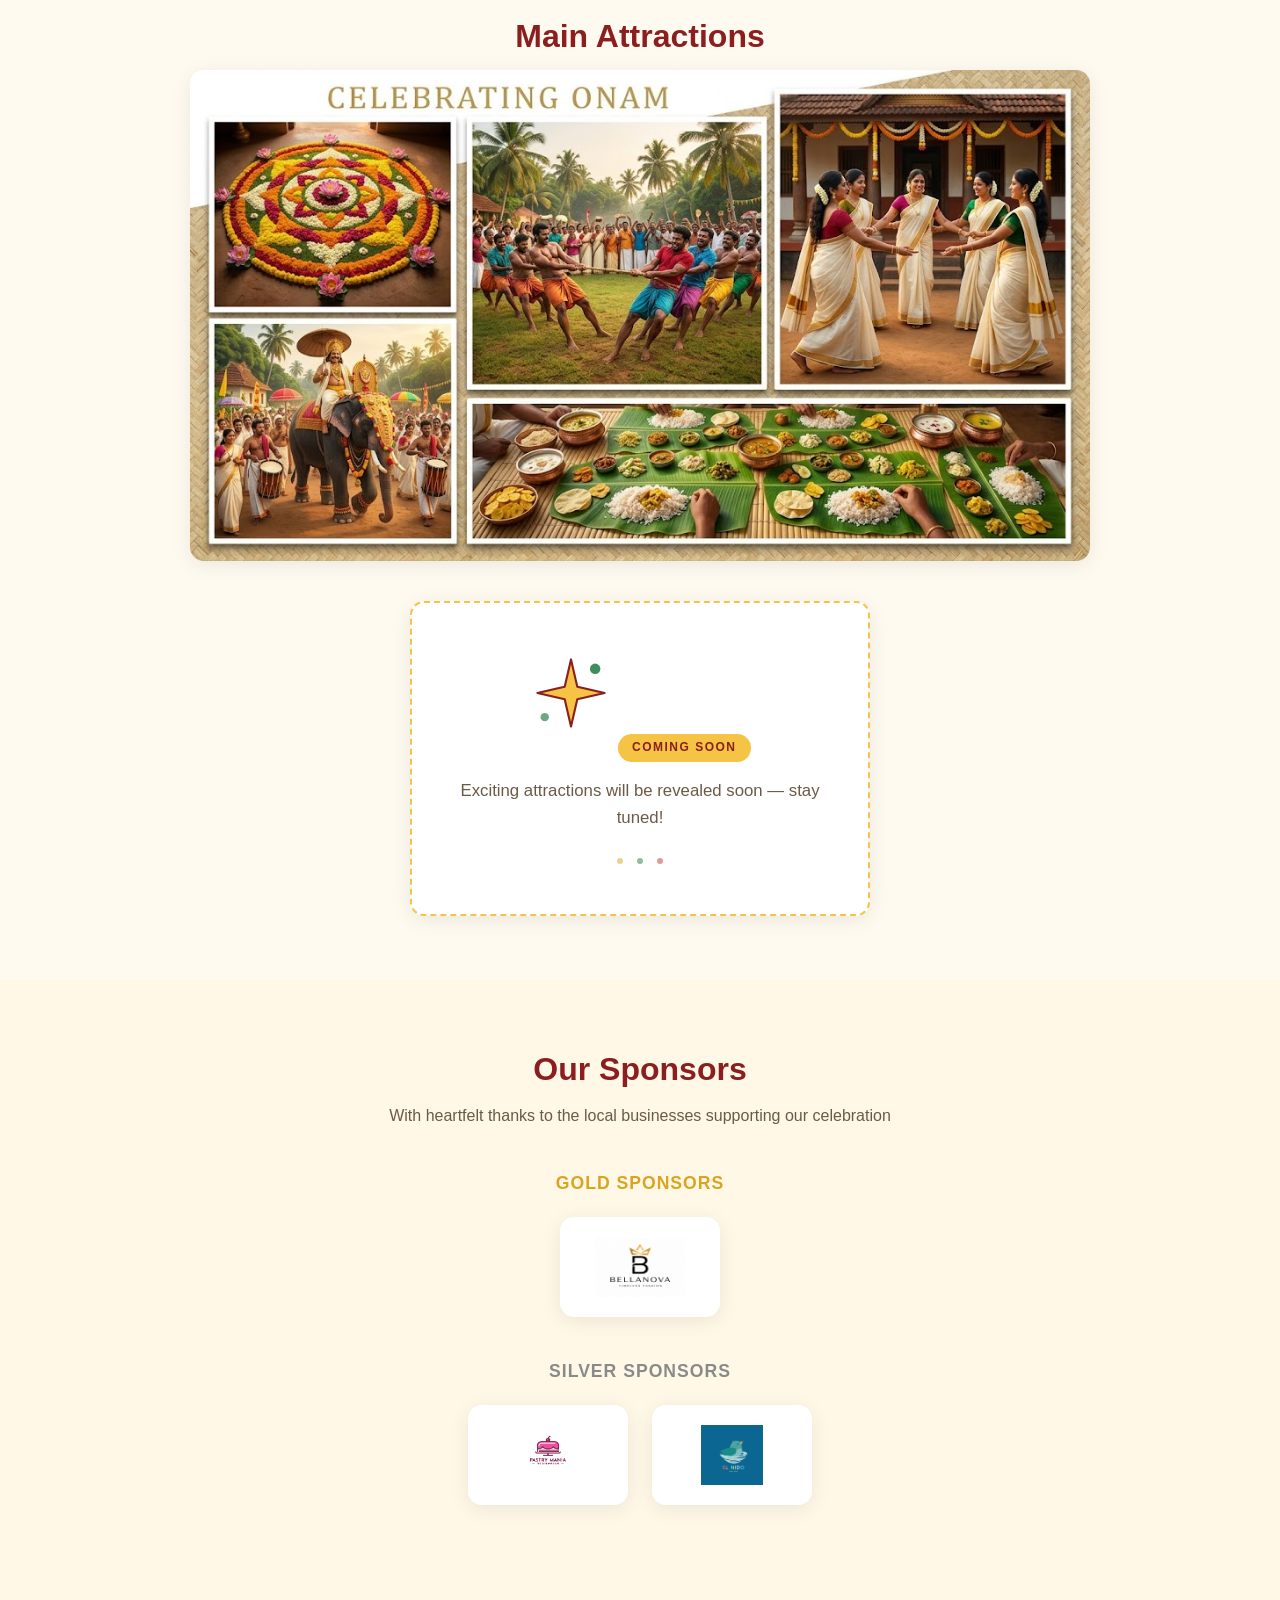
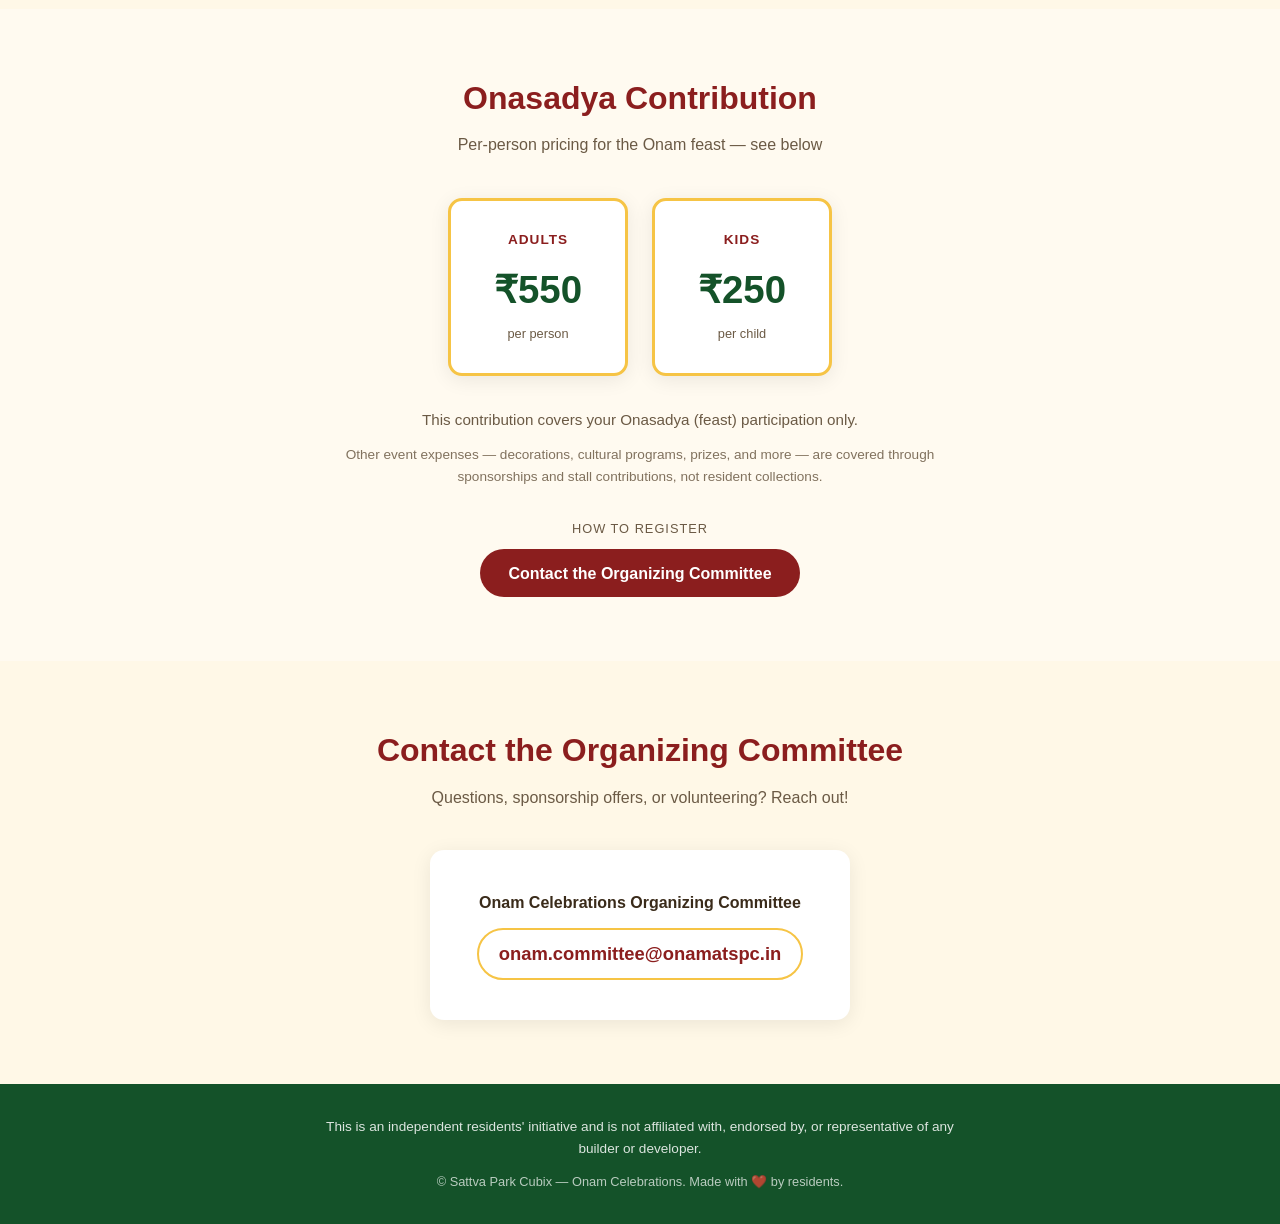
==== commit 8a9d6068: "Update sponsors (Mega/Gold/Silver tiers, real logos), real program schedule, Onasadya pricing, attra" ====
--- a/index.html
+++ b/index.html
@@ -5,24 +5,29 @@
   <meta name="viewport" content="width=device-width, initial-scale=1.0" />
 
   <!-- ============================================================
-       SEO / META — PLACEHOLDER values, edit to match your community
+       SEO / META
+       NOTE: Social/link-preview crawlers (WhatsApp, Facebook, Twitter,
+       Google) do NOT execute JavaScript, so these values must be static,
+       real text here — not placeholders. If you change the event name or
+       description in config.js (event.description), update this block to
+       match, since it can't be pulled in automatically at crawl time.
        ============================================================ -->
-  <title>Onam Celebrations 2026 | Sunrise Palm County</title>
-  <meta name="description" content="Join Sunrise Palm County's Onam Celebrations 2026 — Pookalam competition, Onasadya feast, cultural programs & games. An independent resident-run community event." />
+  <title>Onam Celebrations 2026</title>
+  <meta id="metaDescription" name="description" content="Join us for our community Onam celebrations 2026 — festivities, food, and fun for everyone!" />
   <link rel="canonical" href="https://onamatspc.in/" />
 
   <!-- Open Graph (WhatsApp / Facebook link previews) -->
   <meta property="og:type" content="website" />
-  <meta property="og:title" content="Onam Celebrations 2026 | Sunrise Palm County" />
-  <meta property="og:description" content="Pookalam competition, Onasadya feast, cultural programs & games — join our community's Onam celebration!" />
+  <meta property="og:title" content="Onam Celebrations 2026" />
+  <meta property="og:description" content="Join us for our community Onam celebrations 2026 — festivities, food, and fun for everyone!" />
   <meta property="og:url" content="https://onamatspc.in/" />
   <meta property="og:image" content="https://onamatspc.in/assets/img/og-banner.png" />
-  <meta property="og:site_name" content="Onam at SPC" />
+  <meta property="og:site_name" content="Onam Celebrations 2026" />
 
   <!-- Twitter Card -->
   <meta name="twitter:card" content="summary_large_image" />
-  <meta name="twitter:title" content="Onam Celebrations 2026 | Sunrise Palm County" />
-  <meta name="twitter:description" content="Pookalam competition, Onasadya feast, cultural programs & games — join our community's Onam celebration!" />
+  <meta name="twitter:title" content="Onam Celebrations 2026" />
+  <meta name="twitter:description" content="Join us for our community Onam celebrations 2026 — festivities, food, and fun for everyone!" />
   <meta name="twitter:image" content="https://onamatspc.in/assets/img/og-banner.png" />
 
   <link rel="icon" href="data:,">
@@ -124,7 +129,7 @@
          ============================================================ -->
     <section id="schedule" class="section">
       <h2 class="section-title">Program Schedule</h2>
-      <p class="section-subtitle" id="scheduleSubtitle">All timings are indicative — PLACEHOLDER content, edit in <code>config.js</code></p>
+      <p class="section-subtitle" id="scheduleSubtitle">All timings are indicative</p>
       <div id="scheduleContainer" class="schedule-container">
         <!-- Populated by js/main.js -->
       </div>
@@ -136,6 +141,7 @@
     <section id="attractions" class="section section-alt">
       <h2 class="section-title">Main Attractions</h2>
       <p class="section-subtitle" id="attractionsSubtitle">Highlights of this year's celebration</p>
+      <img id="attractionsBanner" class="attractions-banner" alt="" hidden />
       <div id="attractionsContainer" class="attractions-grid">
         <!-- Populated by js/main.js -->
       </div>
--- a/css/style.css
+++ b/css/style.css
@@ -385,6 +385,15 @@
 }
 
 /* ---------------- ATTRACTIONS ---------------- */
+.attractions-banner {
+  display: block;
+  width: 100%;
+  max-width: 900px;
+  margin: 0 auto 2.5rem;
+  border-radius: var(--radius);
+  box-shadow: var(--shadow-soft);
+}
+
 .attractions-grid {
   display: grid;
   grid-template-columns: repeat(auto-fit, minmax(240px, 1fr));
@@ -434,9 +443,15 @@
   margin-bottom: 1.25rem;
 }
 
+.sponsor-tier.mega h3 { color: var(--color-maroon); font-size: 1.3rem; }
 .sponsor-tier.gold h3 { color: var(--color-gold-dark); }
 .sponsor-tier.silver h3 { color: #8a8a8a; }
-.sponsor-tier.bronze h3 { color: #a0622d; }
+
+.sponsor-tier.mega .sponsor-logo-card {
+  width: 220px;
+  height: 140px;
+  border: 2px solid var(--color-gold);
+}
 
 .sponsor-logos {
   display: flex;
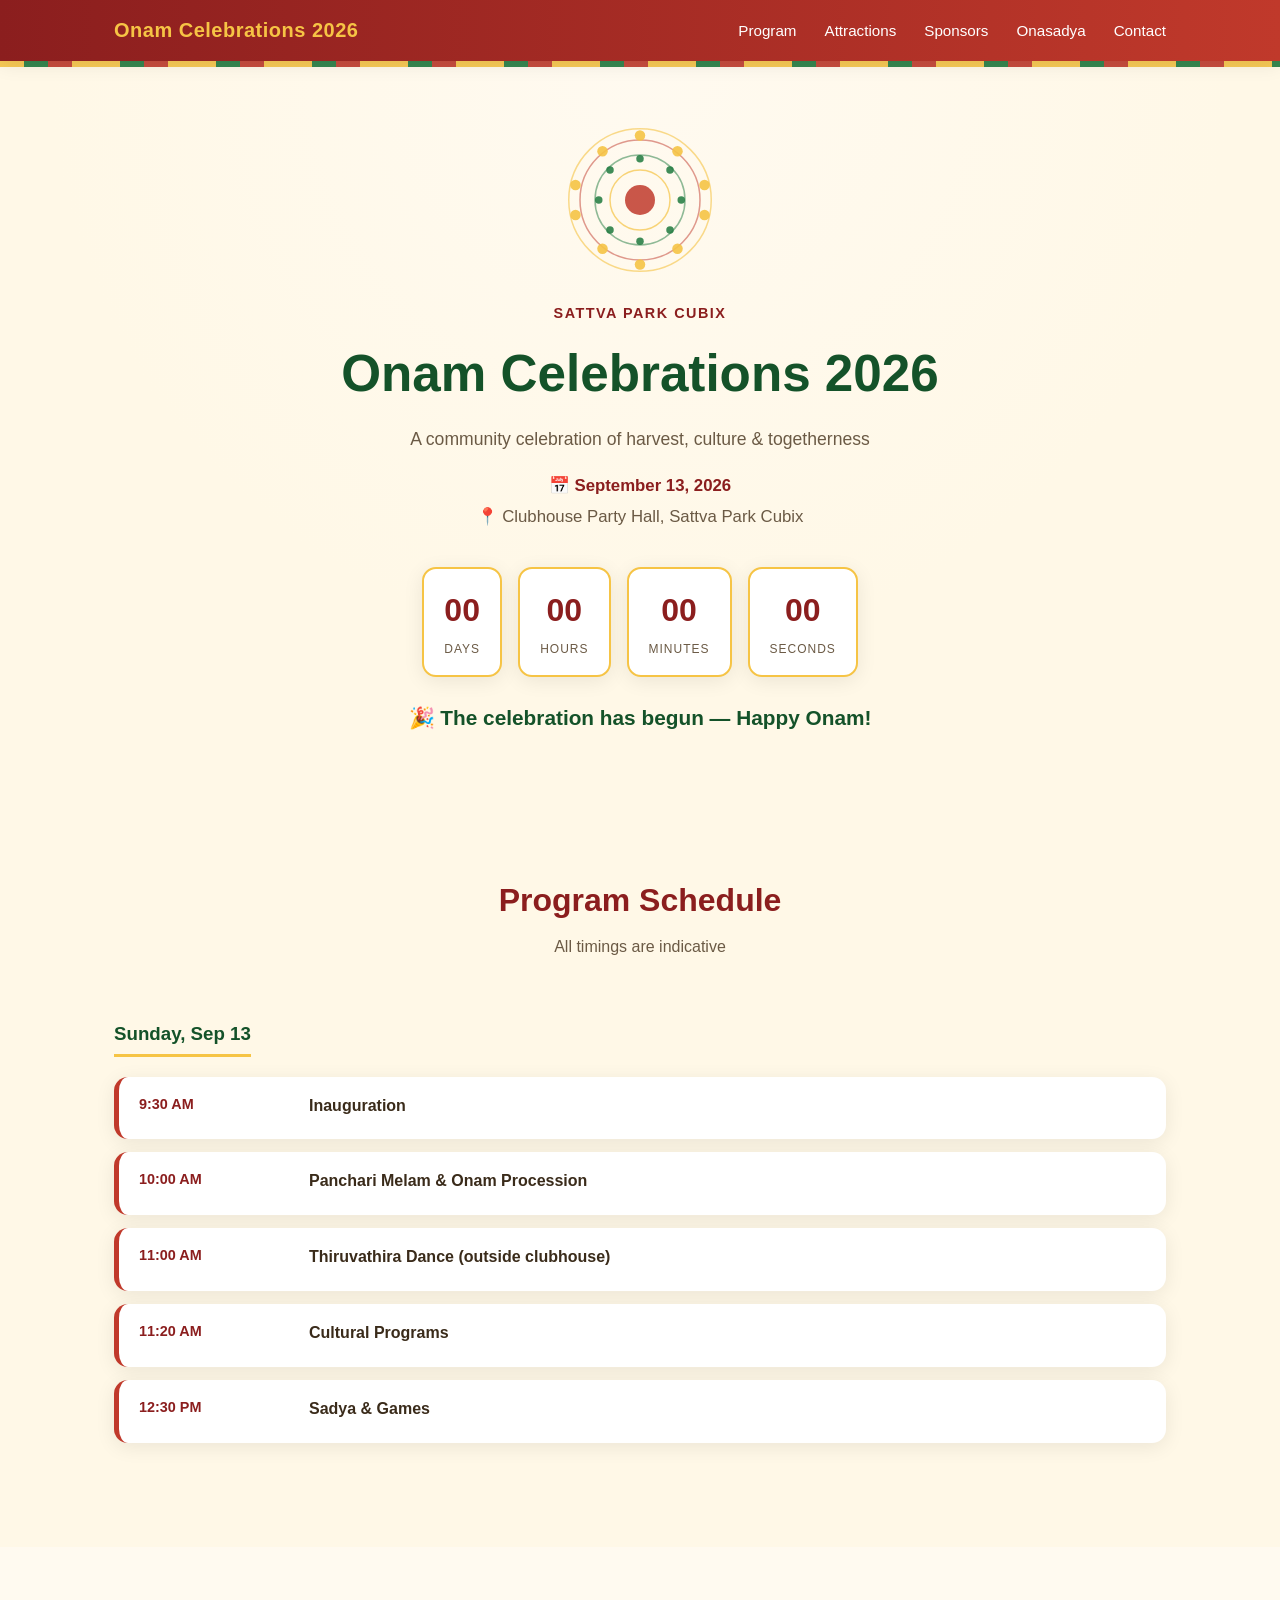
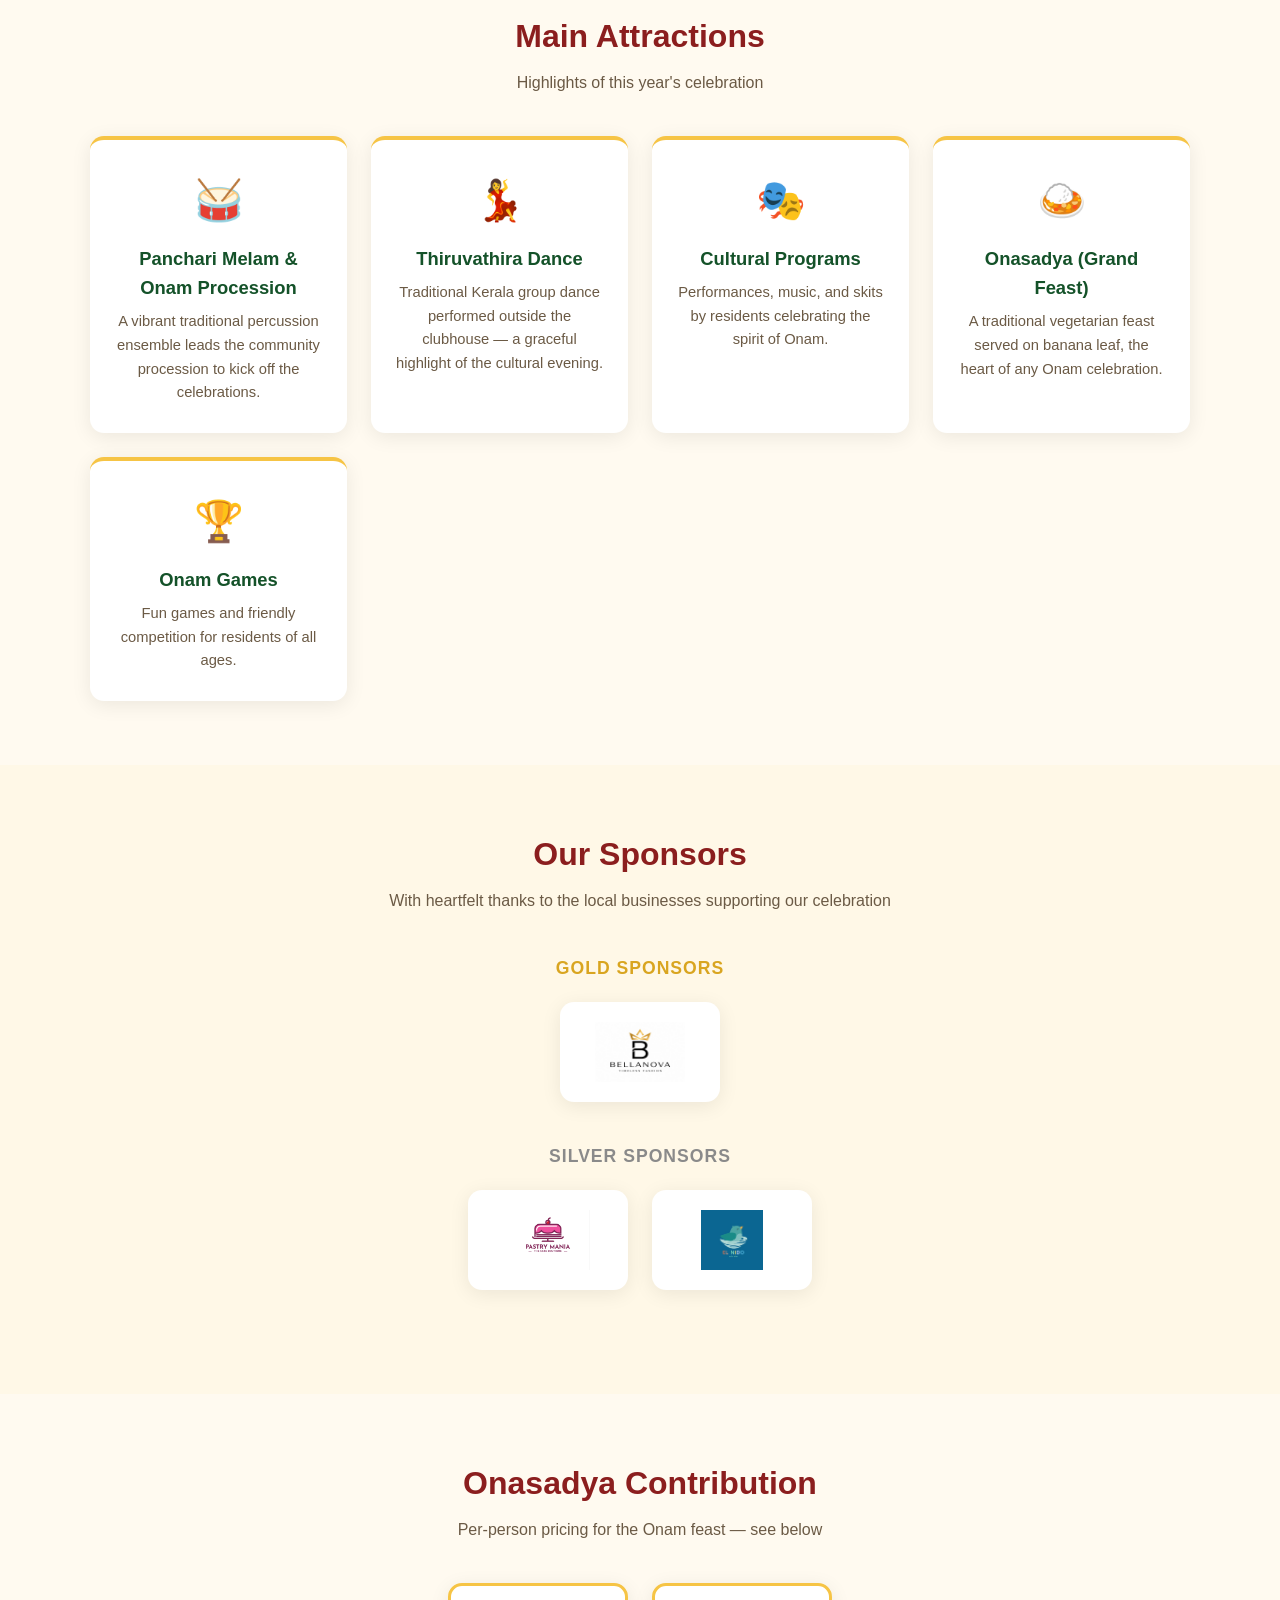
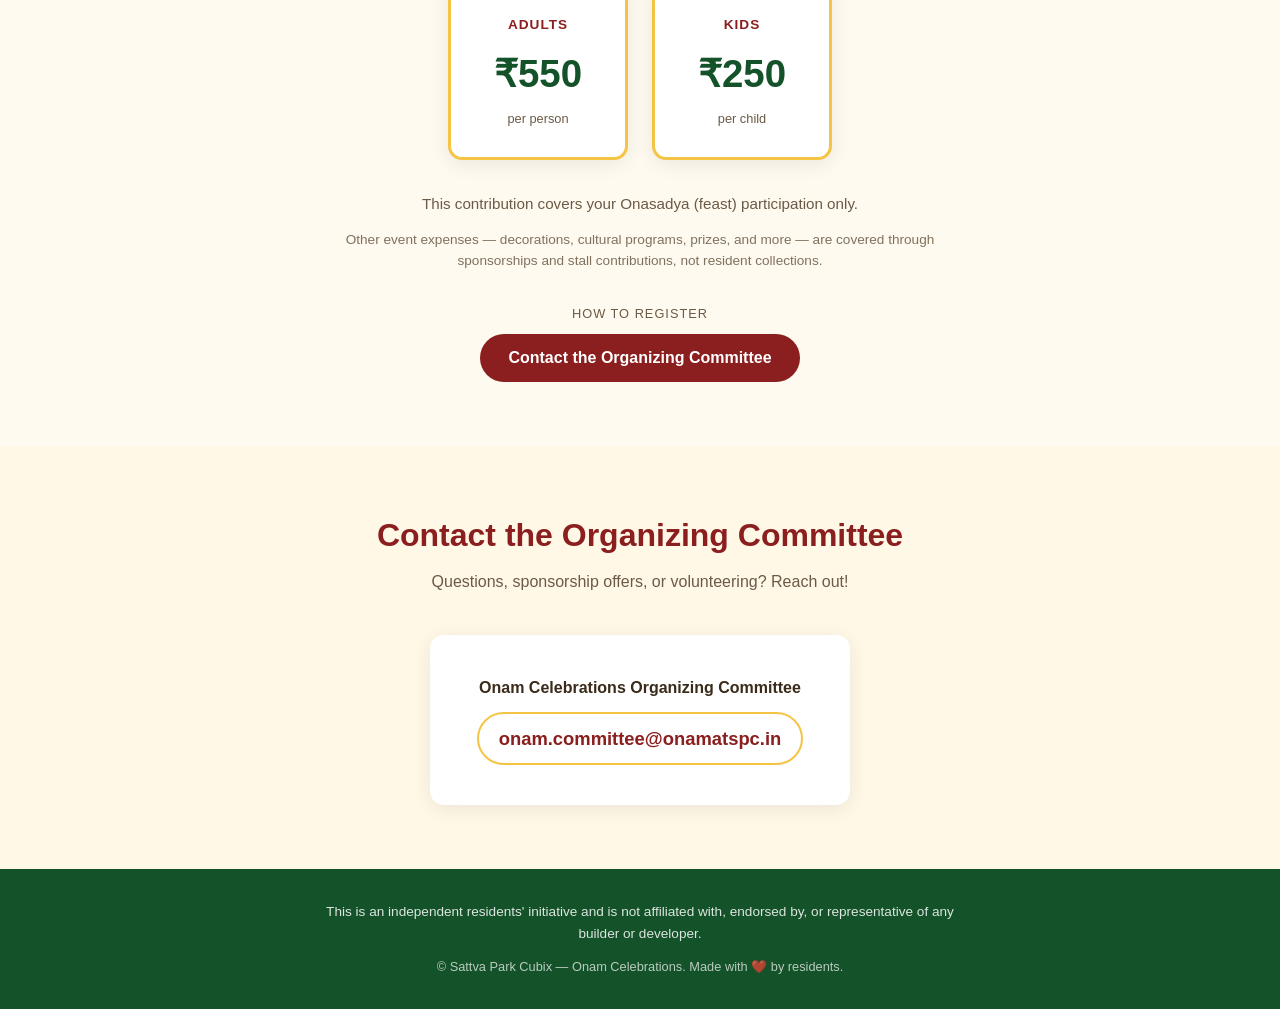
==== commit 713b6c68: "Remove Main Attractions banner image, keep highlight cards only" ====
--- a/index.html
+++ b/index.html
@@ -141,7 +141,6 @@
     <section id="attractions" class="section section-alt">
       <h2 class="section-title">Main Attractions</h2>
       <p class="section-subtitle" id="attractionsSubtitle">Highlights of this year's celebration</p>
-      <img id="attractionsBanner" class="attractions-banner" alt="" hidden />
       <div id="attractionsContainer" class="attractions-grid">
         <!-- Populated by js/main.js -->
       </div>
--- a/css/style.css
+++ b/css/style.css
@@ -385,15 +385,6 @@
 }
 
 /* ---------------- ATTRACTIONS ---------------- */
-.attractions-banner {
-  display: block;
-  width: 100%;
-  max-width: 900px;
-  margin: 0 auto 2.5rem;
-  border-radius: var(--radius);
-  box-shadow: var(--shadow-soft);
-}
-
 .attractions-grid {
   display: grid;
   grid-template-columns: repeat(auto-fit, minmax(240px, 1fr));
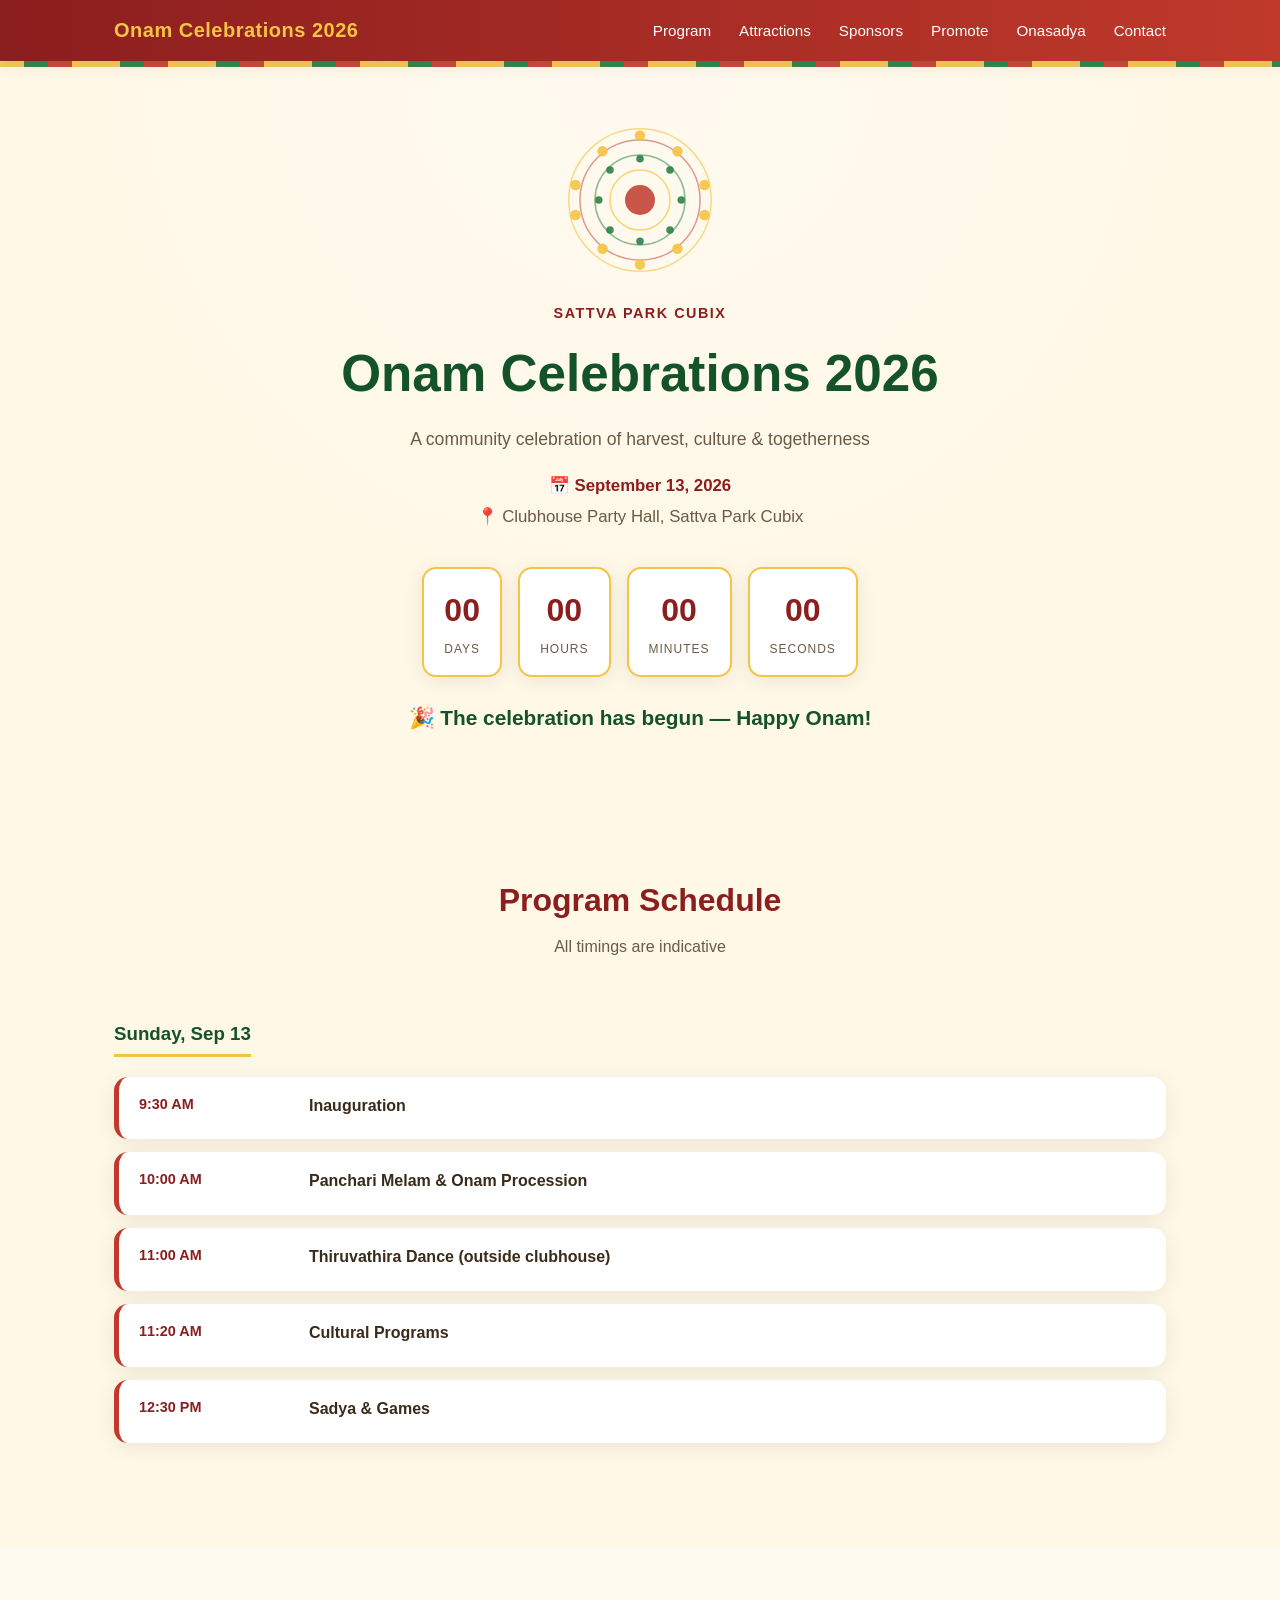
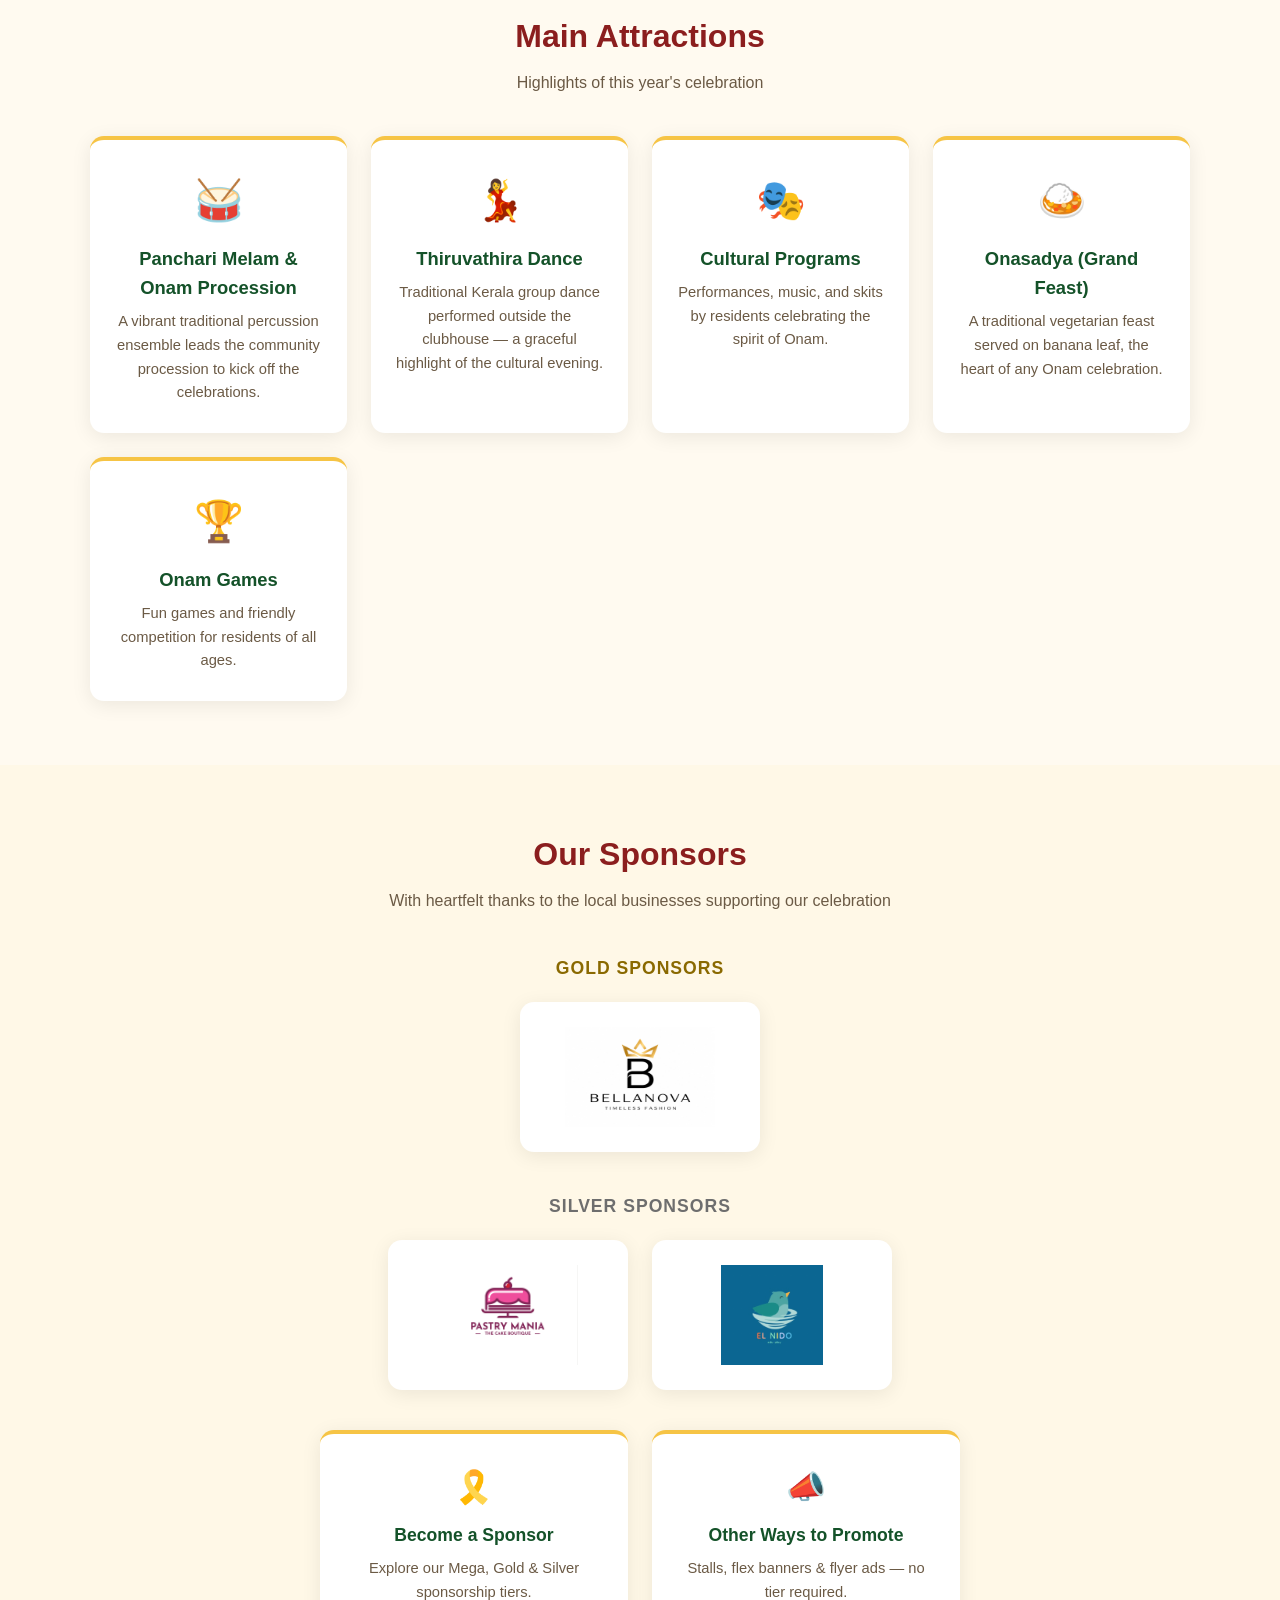
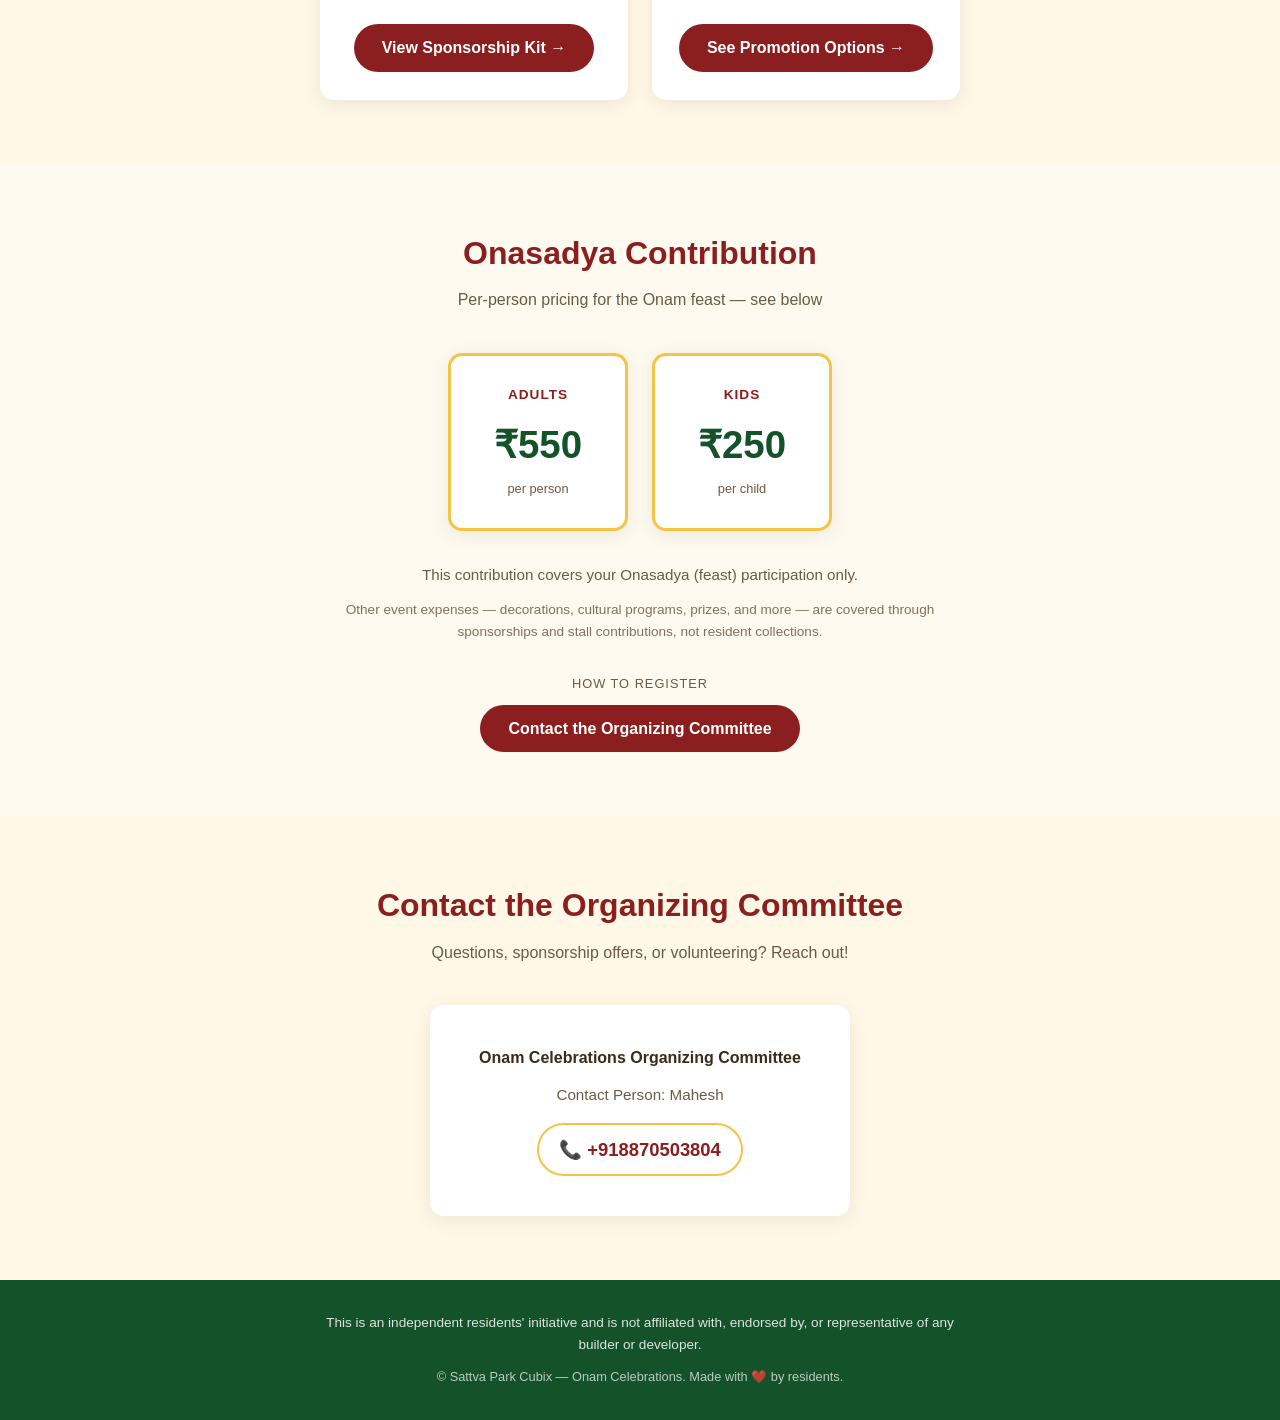
==== commit 11f0b091: "Add sponsorship kit and promotion page, plus contact/site polish - Add sponsorship.html (Mega/Gold/S" ====
--- a/index.html
+++ b/index.html
@@ -30,10 +30,36 @@
   <meta name="twitter:description" content="Join us for our community Onam celebrations 2026 — festivities, food, and fun for everyone!" />
   <meta name="twitter:image" content="https://onamatspc.in/assets/img/og-banner.png" />
 
+  <meta name="theme-color" content="#8b1e1e" />
   <link rel="icon" href="data:,">
   <link rel="stylesheet" href="css/style.css" />
+
+  <!-- Structured data for Google rich results. NOTE: same caveat as the
+       OG/Twitter tags above — keep in sync with config.js (event) by hand,
+       since crawlers reading this don't execute JavaScript. -->
+  <script type="application/ld+json">
+  {
+    "@context": "https://schema.org",
+    "@type": "Event",
+    "name": "Onam Celebrations 2026",
+    "description": "Join us for our community Onam celebrations 2026 — festivities, food, and fun for everyone!",
+    "startDate": "2026-09-13T09:00:00+05:30",
+    "eventAttendanceMode": "https://schema.org/OfflineEventAttendanceMode",
+    "eventStatus": "https://schema.org/EventScheduled",
+    "location": {
+      "@type": "Place",
+      "name": "Clubhouse Party Hall, Sattva Park Cubix",
+      "address": "Sattva Park Cubix, Devanahalli, North Bangalore"
+    },
+    "organizer": {
+      "@type": "Organization",
+      "name": "Onam Celebrations Organizing Committee"
+    }
+  }
+  </script>
 </head>
 <body>
+  <a href="#main-content" class="skip-link">Skip to main content</a>
 
   <!-- ============================================================
        NAVIGATION
@@ -48,13 +74,14 @@
         <li><a href="#schedule">Program</a></li>
         <li><a href="#attractions">Attractions</a></li>
         <li><a href="#sponsors">Sponsors</a></li>
+        <li><a href="promote.html">Promote</a></li>
         <li><a href="#onasadya">Onasadya</a></li>
         <li><a href="#contact">Contact</a></li>
       </ul>
     </nav>
   </header>
 
-  <main>
+  <main id="main-content">
     <!-- ============================================================
          1. HERO SECTION
          ============================================================ -->
@@ -155,6 +182,20 @@
       <div id="sponsorsContainer" class="sponsors-container">
         <!-- Populated by js/main.js -->
       </div>
+      <div class="sponsor-promo-grid">
+        <div class="sponsor-promo-card">
+          <div class="sponsor-promo-icon">🎗️</div>
+          <h3>Become a Sponsor</h3>
+          <p>Explore our Mega, Gold &amp; Silver sponsorship tiers.</p>
+          <a href="sponsorship.html" class="register-btn">View Sponsorship Kit →</a>
+        </div>
+        <div class="sponsor-promo-card">
+          <div class="sponsor-promo-icon">📣</div>
+          <h3>Other Ways to Promote</h3>
+          <p>Stalls, flex banners &amp; flyer ads — no tier required.</p>
+          <a href="promote.html" class="register-btn">See Promotion Options →</a>
+        </div>
+      </div>
     </section>
 
     <!-- ============================================================
@@ -194,7 +235,11 @@
       <p class="section-subtitle">Questions, sponsorship offers, or volunteering? Reach out!</p>
       <div class="contact-card">
         <p class="contact-committee" id="contactCommittee">Organizing Committee</p>
-        <a class="contact-email" id="contactEmail" href="#">email@example.com</a>
+        <p class="contact-person" id="contactPerson" hidden></p>
+        <div class="contact-links">
+          <a class="contact-phone" id="contactPhone" href="#" hidden></a>
+          <a class="contact-email" id="contactEmail" href="#">email@example.com</a>
+        </div>
       </div>
     </section>
   </main>
--- a/css/style.css
+++ b/css/style.css
@@ -34,6 +34,23 @@
 
 img { max-width: 100%; display: block; }
 
+/* ---------------- SKIP LINK ---------------- */
+.skip-link {
+  position: absolute;
+  top: -100px;
+  left: 1rem;
+  z-index: 200;
+  background: var(--color-gold);
+  color: var(--color-text);
+  font-weight: 700;
+  padding: 0.6rem 1.25rem;
+  border-radius: 0 0 8px 8px;
+  text-decoration: none;
+  transition: top 0.2s;
+}
+
+.skip-link:focus { top: 0; }
+
 /* ---------------- NAVIGATION ---------------- */
 .site-header {
   position: sticky;
@@ -81,7 +98,11 @@
 .nav-toggle {
   display: none;
   flex-direction: column;
+  justify-content: center;
+  align-items: center;
   gap: 5px;
+  width: 44px;
+  height: 44px;
   background: none;
   border: none;
   cursor: pointer;
@@ -95,7 +116,7 @@
   display: block;
 }
 
-@media (max-width: 720px) {
+@media (max-width: 860px) {
   .nav-toggle { display: flex; }
   .nav-links {
     position: absolute;
@@ -109,7 +130,9 @@
     overflow: hidden;
     transition: max-height 0.3s ease;
   }
-  .nav-links.open { max-height: 300px; }
+  /* Comfortably fits the current 6 nav items (~325px) with headroom
+     for one or two more before this needs bumping again. */
+  .nav-links.open { max-height: 480px; }
   .nav-links li { border-top: 1px solid rgba(255,255,255,0.15); }
   .nav-links a { display: block; padding: 0.9rem 1.5rem; }
 }
@@ -435,13 +458,19 @@
 }
 
 .sponsor-tier.mega h3 { color: var(--color-maroon); font-size: 1.3rem; }
-.sponsor-tier.gold h3 { color: var(--color-gold-dark); }
-.sponsor-tier.silver h3 { color: #8a8a8a; }
+/* Darker than --color-gold-dark on purpose: the lighter gold fails WCAG AA
+   text contrast (~2.2:1) against the cream/white section backgrounds. */
+.sponsor-tier.gold h3 { color: #8a6900; }
+.sponsor-tier.silver h3 { color: #6e6e6e; }
 
 .sponsor-tier.mega .sponsor-logo-card {
-  width: 220px;
-  height: 140px;
+  width: 300px;
+  height: 190px;
   border: 2px solid var(--color-gold);
+}
+
+.sponsor-tier.mega .sponsor-logo-card img {
+  max-height: 130px;
 }
 
 .sponsor-logos {
@@ -454,25 +483,59 @@
 .sponsor-logo-card {
   background: #fff;
   border-radius: var(--radius);
-  padding: 1.25rem;
+  padding: 1.5rem;
   box-shadow: var(--shadow-soft);
   display: flex;
   align-items: center;
   justify-content: center;
-  width: 160px;
-  height: 100px;
+  width: 240px;
+  height: 150px;
   text-decoration: none;
 }
 
 .sponsor-logo-card img {
   max-width: 100%;
-  max-height: 60px;
+  max-height: 100px;
   object-fit: contain;
 }
 
 .sponsors-empty {
   text-align: center;
   color: var(--color-text-light);
+}
+
+.sponsor-promo-grid {
+  display: grid;
+  grid-template-columns: repeat(auto-fit, minmax(240px, 1fr));
+  gap: 1.5rem;
+  max-width: 640px;
+  margin: 2.5rem auto 0;
+}
+
+.sponsor-promo-card {
+  background: #fff;
+  border-radius: var(--radius);
+  padding: 1.75rem 1.5rem;
+  text-align: center;
+  box-shadow: var(--shadow-soft);
+  border-top: 4px solid var(--color-gold);
+}
+
+.sponsor-promo-icon {
+  font-size: 2rem;
+  margin-bottom: 0.5rem;
+}
+
+.sponsor-promo-card h3 {
+  color: var(--color-green-dark);
+  margin: 0 0 0.5rem;
+  font-size: 1.1rem;
+}
+
+.sponsor-promo-card p {
+  color: var(--color-text-light);
+  font-size: 0.92rem;
+  margin: 0 0 1.25rem;
 }
 
 /* ---------------- ONASADYA CONTRIBUTION ---------------- */
@@ -576,7 +639,21 @@
   color: var(--color-text);
 }
 
-.contact-email {
+.contact-person {
+  margin: 0 0 1rem;
+  color: var(--color-text-light);
+  font-size: 0.95rem;
+}
+
+.contact-links {
+  display: flex;
+  flex-wrap: wrap;
+  justify-content: center;
+  gap: 0.75rem;
+}
+
+.contact-email,
+.contact-phone {
   display: inline-block;
   max-width: 100%;
   text-decoration: none;
@@ -590,7 +667,11 @@
   transition: background 0.2s;
 }
 
-.contact-email:hover { background: var(--color-cream); }
+.contact-email:hover,
+.contact-phone:hover { background: var(--color-cream); }
+
+.contact-email[hidden],
+.contact-phone[hidden] { display: none; }
 
 /* ---------------- FOOTER ---------------- */
 .site-footer {
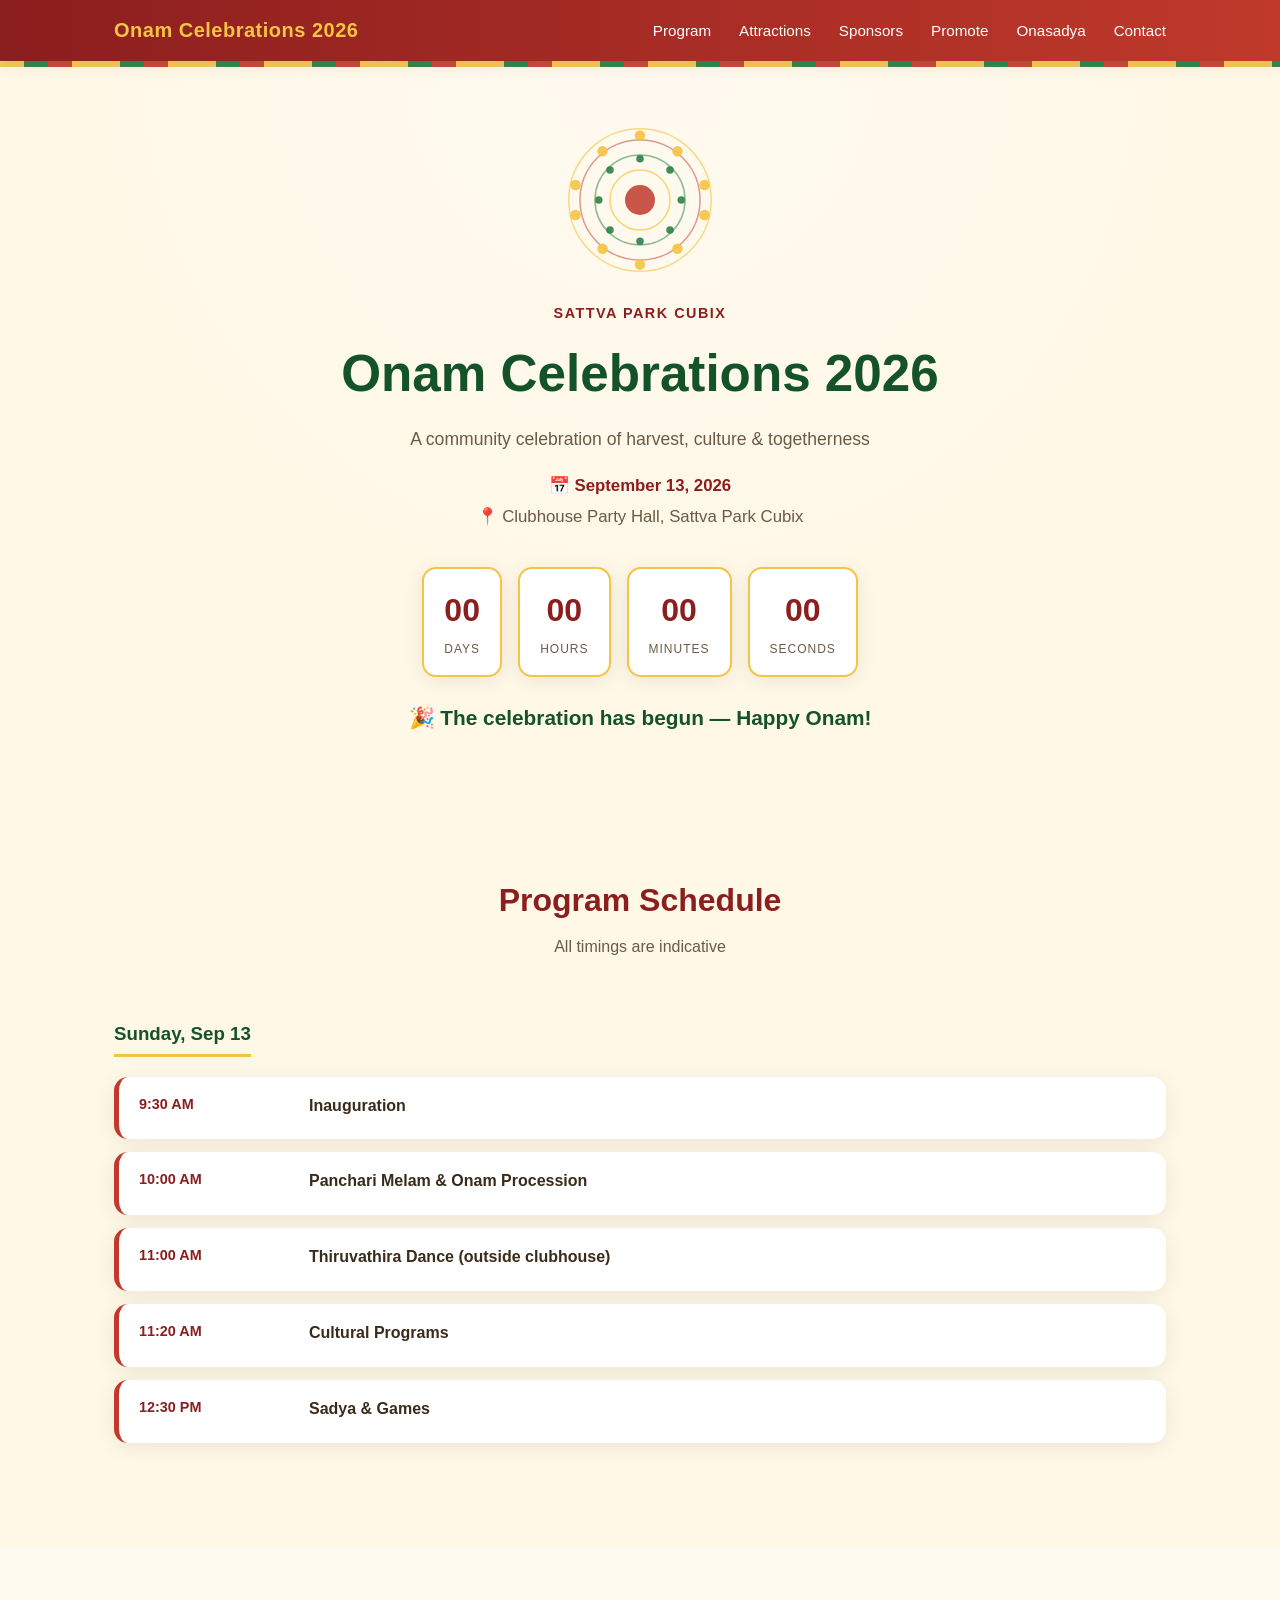
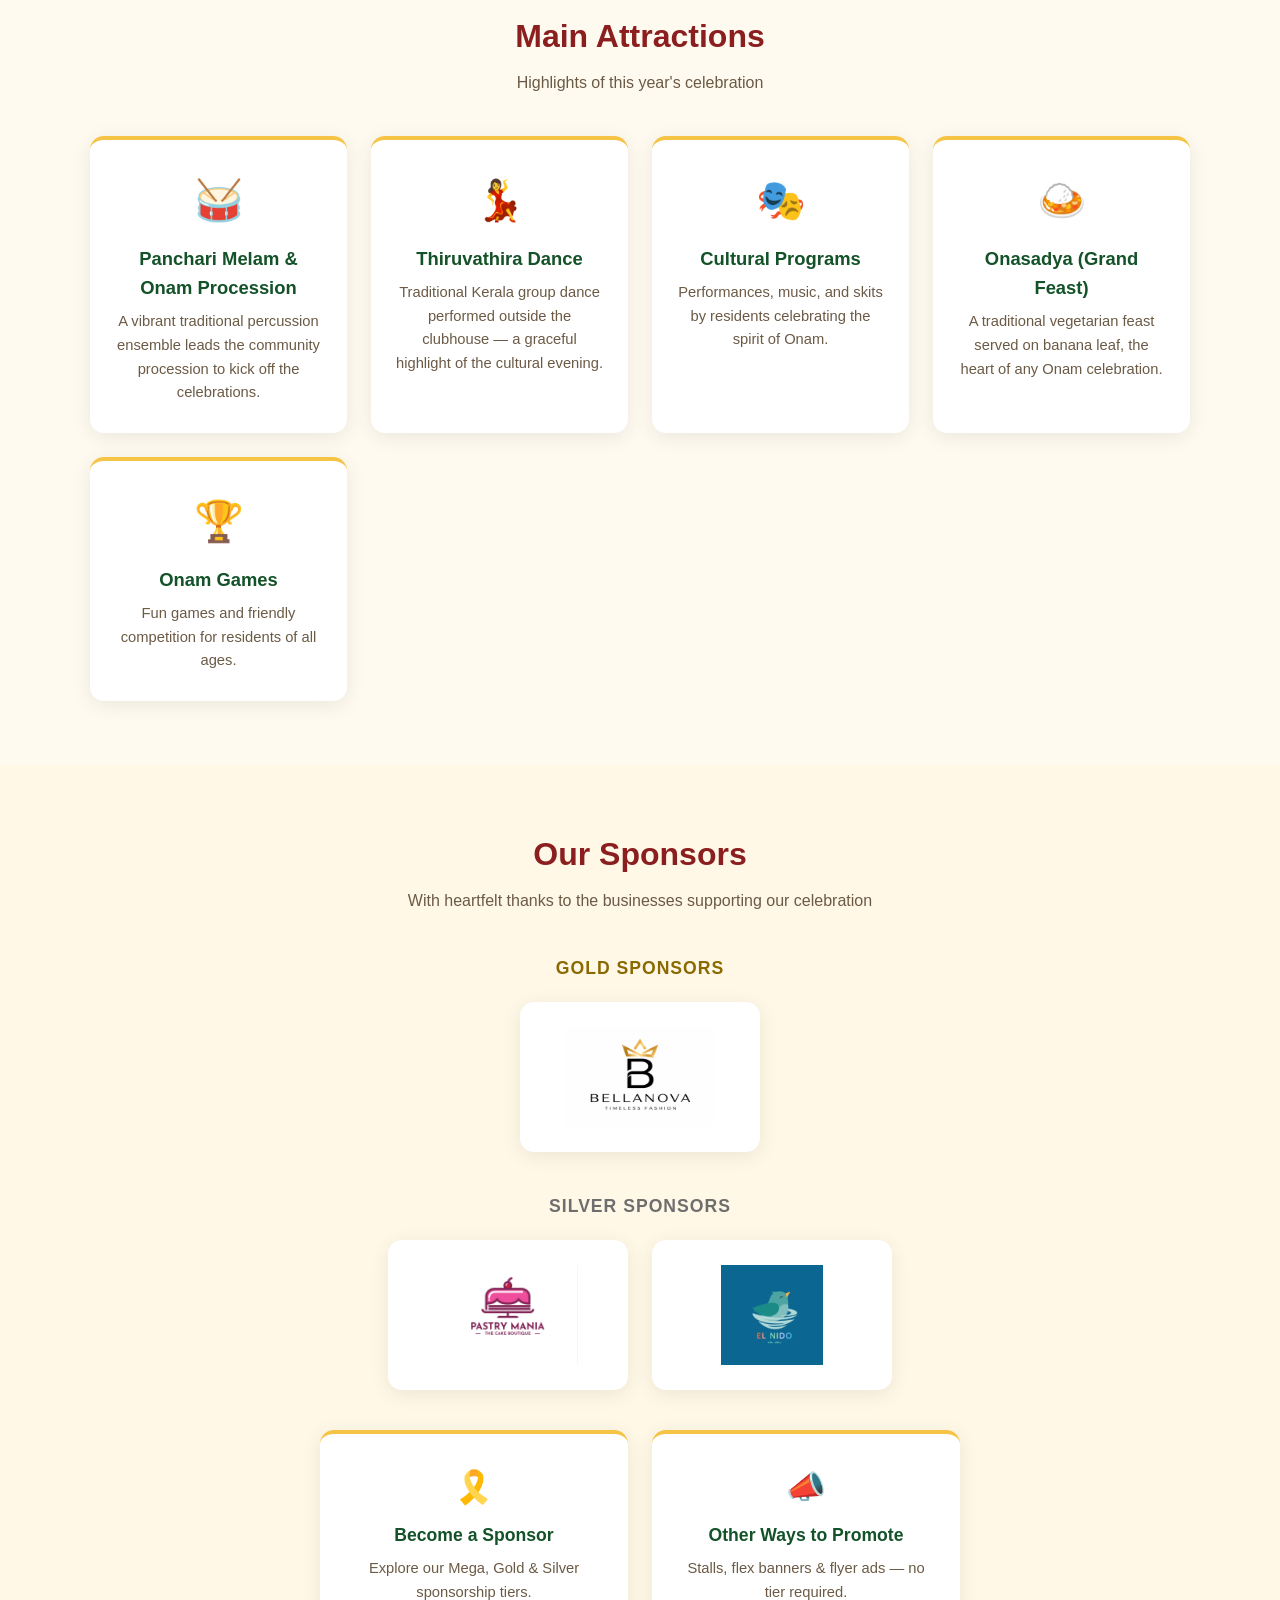
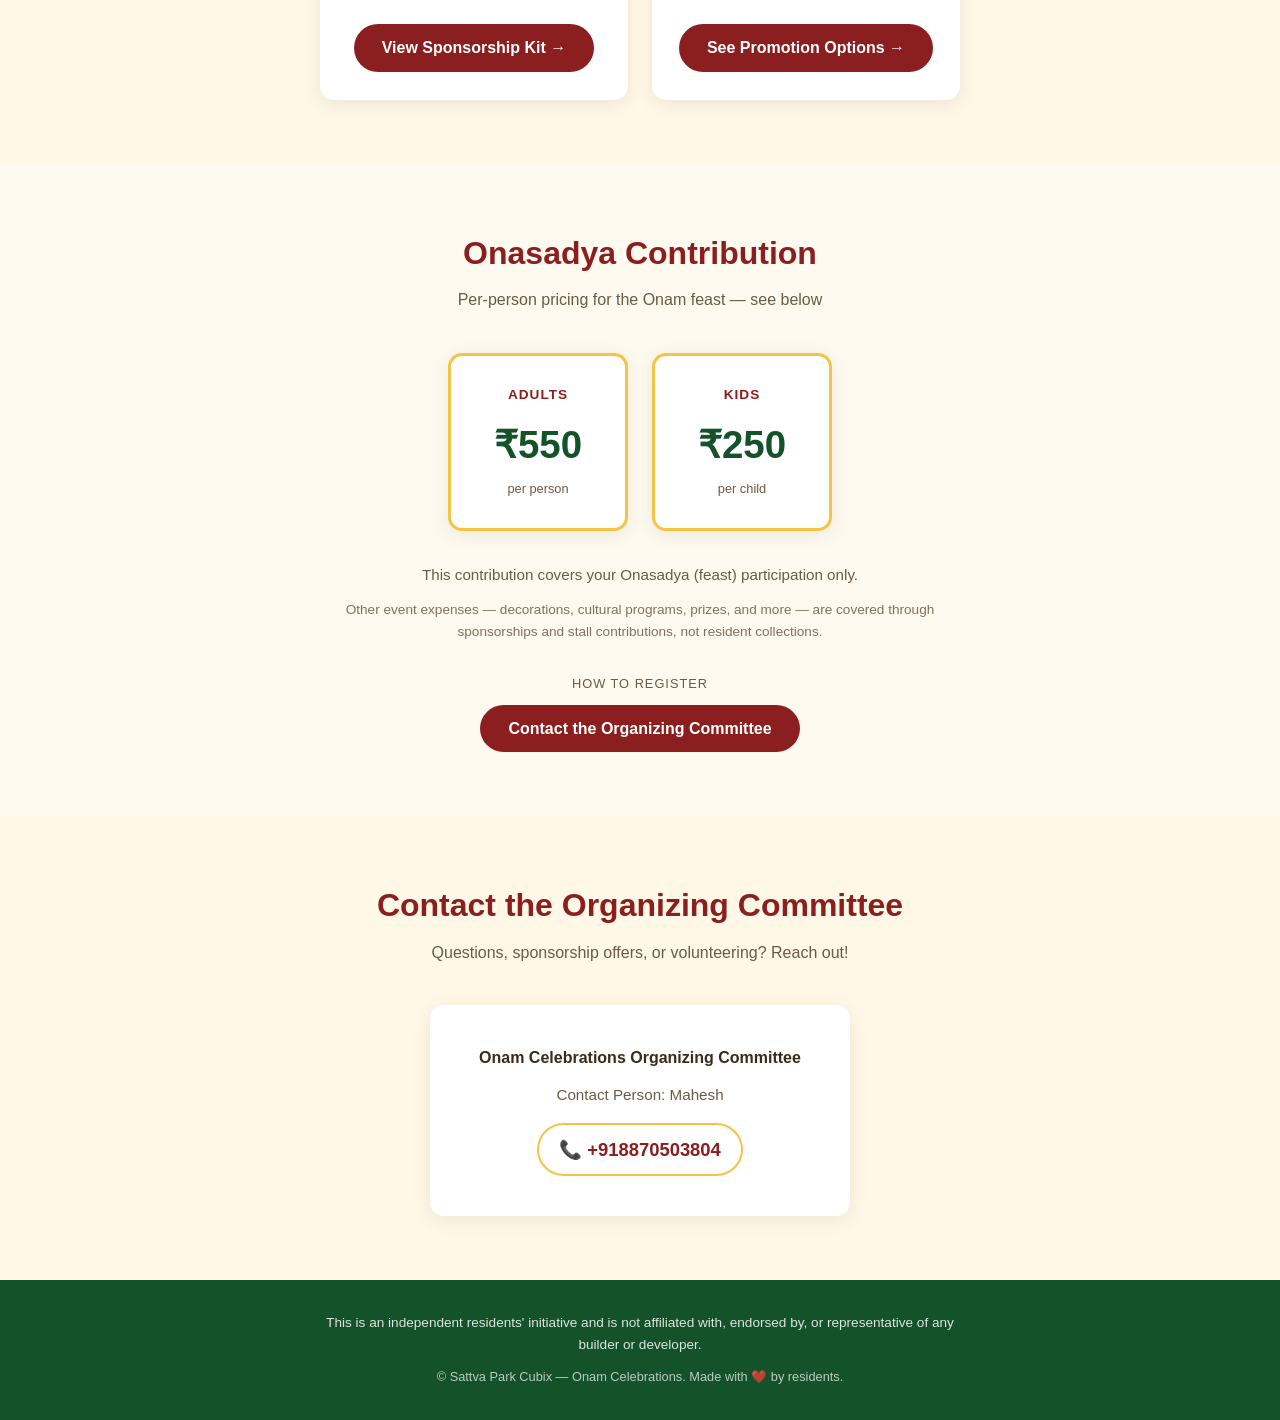
==== commit 76218f72: "Drop "local" from business wording — not all sponsors are local Bellanova isn't a local business, so" ====
--- a/index.html
+++ b/index.html
@@ -178,7 +178,7 @@
          ============================================================ -->
     <section id="sponsors" class="section">
       <h2 class="section-title">Our Sponsors</h2>
-      <p class="section-subtitle">With heartfelt thanks to the local businesses supporting our celebration</p>
+      <p class="section-subtitle">With heartfelt thanks to the businesses supporting our celebration</p>
       <div id="sponsorsContainer" class="sponsors-container">
         <!-- Populated by js/main.js -->
       </div>
